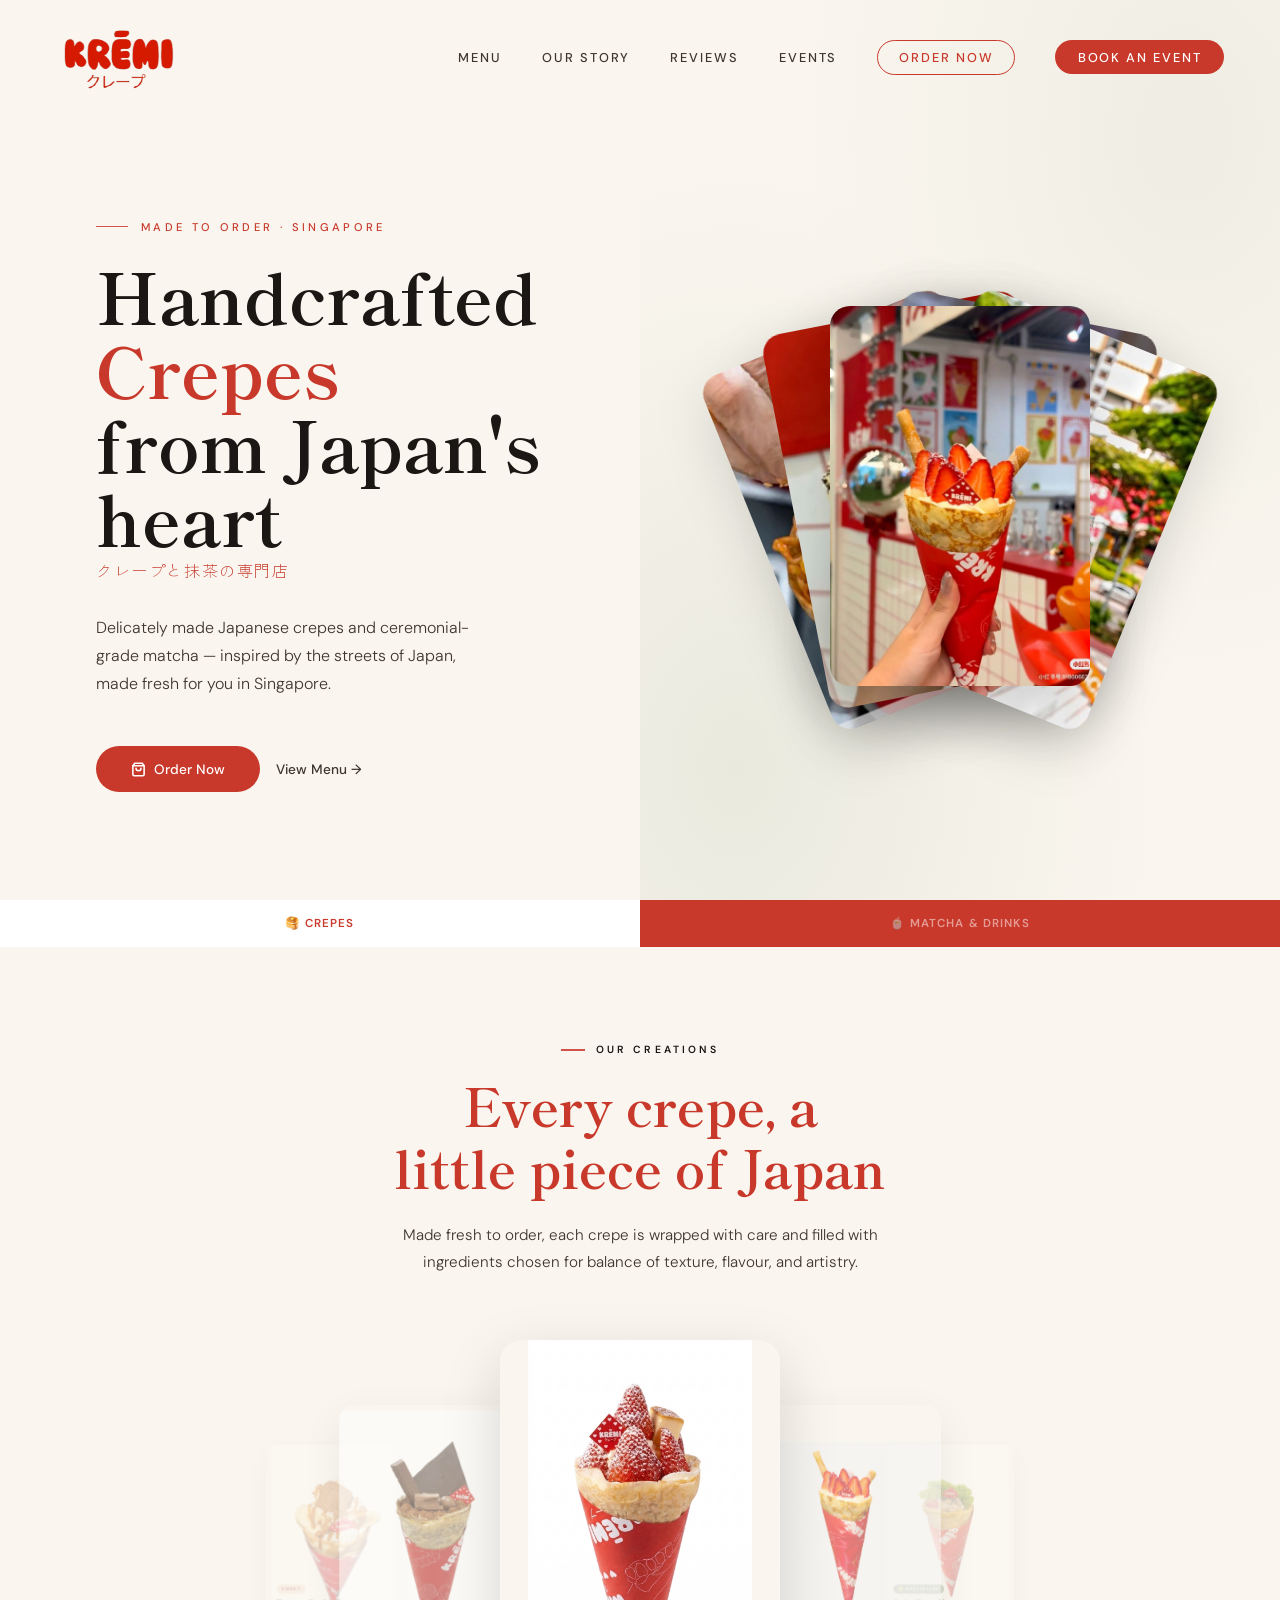
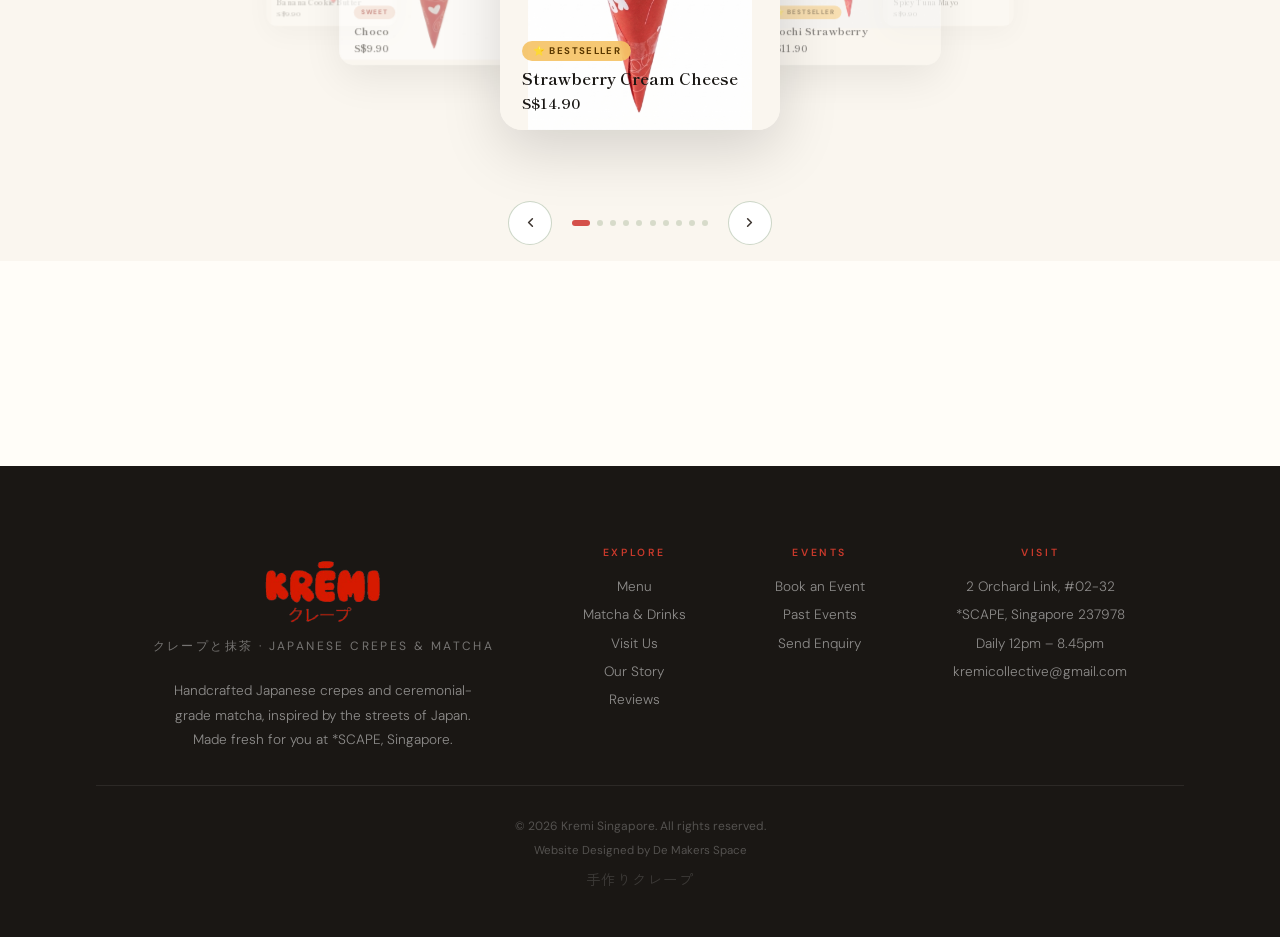
==== index.html @ a1049a02 "SEO Update" ====
<!DOCTYPE html>
<html lang="en">
<head>
<meta charset="UTF-8">
<meta name="viewport" content="width=device-width, initial-scale=1.0">
<link rel="icon" href="kremi_logo_red.png" type="image/png">
<meta property="og:title" content="Kremi — Japanese Crepes &amp; Matcha · Singapore">
<meta property="og:description" content="Handcrafted Japanese crepes and ceremonial-grade matcha at *SCAPE Orchard, Singapore. Sweet &amp; savoury crepe cones made fresh to order.">
<meta property="og:image" content="https://www.kremi.sg/kremi-three-crepes.png">
<meta property="og:url" content="https://www.kremi.sg">
<link rel="canonical" href="https://www.kremi.sg">
<meta property="og:type" content="website">
<title>Kremi — Japanese Crepes & Matcha · Singapore</title>
<meta name="description" content="Handcrafted Japanese crepes and ceremonial-grade matcha at *SCAPE Orchard, Singapore. Sweet & savoury crepe cones made fresh to order.">
<meta name="keywords" content="Japanese crepes Singapore, matcha Singapore, crepe cafe Singapore, Orchard crepes, SCAPE food, handcrafted crepes, ceremonial matcha, Kremi Singapore, sweet crepes, savoury crepes, crepe cone Singapore, Japanese dessert Singapore">
<meta name="robots" content="index, follow">
<meta name="author" content="Kremi Singapore">
<meta name="geo.region" content="SG">
<meta name="geo.placename" content="Singapore">
<meta property="og:site_name" content="Kremi Singapore">
<meta property="og:locale" content="en_SG">
<meta name="twitter:card" content="summary_large_image">
<meta name="twitter:title" content="Kremi — Japanese Crepes & Matcha · Singapore">
<meta name="twitter:description" content="Handcrafted Japanese crepes and ceremonial-grade matcha at *SCAPE Orchard, Singapore. Sweet & savoury crepe cones made fresh to order.">
<meta name="twitter:image" content="https://www.kremi.sg/kremi-three-crepes.png">
<link rel="preconnect" href="https://fonts.googleapis.com">
<link rel="preconnect" href="https://fonts.gstatic.com" crossorigin>
<link href="https://fonts.googleapis.com/css2?family=Shippori+Mincho:wght@400;500;600;700&family=DM+Sans:ital,wght@0,300;0,400;0,500;1,300;1,400&family=Zen+Kaku+Gothic+New:wght@300;400;700&display=swap" rel="stylesheet">
<style>
:root {
  --matcha: #5a7a4a;
  --matcha-light: #8aaa6a;
  --matcha-pale: #d4e5c4;
  --matcha-wash: #f0f5ea;
  --red: #c8392b;
  --red-warm: #d4504a;
  --cream: #faf6ef;
  --warm-white: #fffdf8;
  --ink: #1a1714;
  --ink-soft: #3d3530;
  --blush: #f0d5c8;
  --honey: #f5c97a;
  --honey-pale: #fdf3dc;
  --peach: #f9e4d4;
  --sage: #e8f0e2;
}

* {
  margin: 0;
  padding: 0;
  box-sizing: border-box;
}

html {
  scroll-behavior: smooth;
}

body {
  font-family: 'DM Sans', sans-serif;
  background: var(--warm-white);
  color: var(--ink);
  overflow-x: hidden;
}

nav {
  position: fixed;
  top: 0;
  left: 0;
  right: 0;
  z-index: 100;
  padding: 1rem 3.5rem;
  display: flex;
  align-items: center;
  justify-content: space-between;
  transition: background 0.4s;
}

nav.scrolled {
  background: rgba(250,246,239,0.96);
  backdrop-filter: blur(12px);
  border-bottom: 1px solid rgba(90,122,74,0.15);
}

.nav-logo {
  text-decoration: none;
  display: flex;
  align-items: center;
}

.nav-logo img {
  width: 250px;
  height: 80px;
  object-fit: contain;
  object-position: left center;
  display: block;
  margin-left: -0.5rem;
}

.nav-links {
  display: flex;
  gap: 2.5rem;
  list-style: none;
}

.nav-links a {
  font-size: 0.8rem;
  letter-spacing: 0.15em;
  text-transform: uppercase;
  color: var(--ink-soft);
  text-decoration: none;
  font-weight: 500;
  transition: color 0.2s;
}

.nav-links a:hover {
  color: var(--red);
}

.nav-cta {
  background: var(--red);
  color: white !important;
  padding: 0.55rem 1.4rem;
  border-radius: 100px;
}

.nav-cta:hover {
  background: var(--red-warm) !important;
}

.nav-order {
  color: var(--red) !important;
  border: 1.5px solid var(--red);
  padding: 0.5rem 1.3rem;
  border-radius: 100px;
  transition: background 0.2s, color 0.2s;
}

.nav-order:hover {
  background: var(--red) !important;
  color: white !important;
}

.nav-hamburger {
  display: none;
  flex-direction: column;
  gap: 5px;
  cursor: pointer;
  padding: 4px;
  background: none;
  border: none;
}

.nav-hamburger span {
  display: block;
  width: 24px;
  height: 2px;
  background: var(--red);
  border-radius: 2px;
  transition: transform 0.3s,opacity 0.3s;
}

.nav-hamburger.open span:nth-child(1) {
  transform: rotate(45deg) translate(5px,5px);
}

.nav-hamburger.open span:nth-child(2) {
  opacity: 0;
}

.nav-hamburger.open span:nth-child(3) {
  transform: rotate(-45deg) translate(5px,-5px);
}

.nav-mobile {
  display: none;
  position: fixed;
  top: 0;
  left: 0;
  right: 0;
  bottom: 0;
  background: rgba(250,246,239,0.98);
  backdrop-filter: blur(16px);
  z-index: 99;
  flex-direction: column;
  align-items: center;
  justify-content: center;
  gap: 2.5rem;
}

.nav-mobile.open {
  display: flex;
}

.nav-mobile a {
  font-size: 1.4rem;
  font-family: 'Shippori Mincho', serif;
  color: var(--ink);
  text-decoration: none;
  font-weight: 700;
  letter-spacing: 0.05em;
  transition: color 0.2s;
}

.nav-mobile a:hover {
  color: var(--red);
}

.nav-mobile .nav-cta {
  background: var(--red);
  color: white !important;
  padding: 0.8rem 2.2rem;
  border-radius: 100px;
  font-family: 'DM Sans', sans-serif;
  font-size: 0.9rem;
}

.section-label {
  font-size: 0.65rem;
  letter-spacing: 0.3em;
  text-transform: uppercase;
  color: var(--ink);
  font-weight: 600;
  margin-bottom: 1.2rem;
  display: flex;
  align-items: center;
  gap: 0.7rem;
}

.section-label::before {
  content: '';
  width: 24px;
  height: 2px;
  background: var(--red-warm);
  display: block;
}

.section-title {
  font-family: 'Shippori Mincho', serif;
  font-size: clamp(2rem,3.5vw,3rem);
  line-height: 1.2;
  font-weight: 700;
  margin-bottom: 1.5rem;
  color: var(--ink);
}

.section-body {
  font-size: 1rem;
  line-height: 1.85;
  color: var(--ink-soft);
  font-weight: 300;
  margin-bottom: 1.2rem;
}

.reveal {
  opacity: 1;
  transform: none;
  transition: opacity 0.7s ease,transform 0.7s ease;
}

body.js-ready .reveal {
  opacity: 0;
  transform: translateY(30px);
}

body.js-ready .reveal.visible {
  opacity: 1;
  transform: none;
}

.d1 {
  transition-delay: 0.1s;
}

.d2 {
  transition-delay: 0.2s;
}

.d3 {
  transition-delay: 0.3s;
}

.d4 {
  transition-delay: 0.4s;
}
/* HERO */
.hero {
  min-height: 100vh;
  display: grid;
  grid-template-columns: 1fr 1fr;
  overflow: hidden;
}

.hero-left {
  background: var(--cream);
  display: flex;
  flex-direction: column;
  justify-content: center;
  padding: 13rem 4rem 6rem 6rem;
}

.hero-eyebrow {
  font-size: 0.7rem;
  letter-spacing: 0.3em;
  text-transform: uppercase;
  color: var(--red);
  font-weight: 500;
  margin-bottom: 1.5rem;
  display: flex;
  align-items: center;
  gap: 0.8rem;
}

.hero-eyebrow::before {
  content: '';
  width: 32px;
  height: 1px;
  background: var(--red-warm);
  display: block;
}

.hero-title {
  font-family: 'Shippori Mincho', serif;
  font-size: clamp(3rem,5.5vw,5rem);
  line-height: 1.05;
  font-weight: 700;
  color: var(--ink);
  margin-bottom: 0.3rem;
}

.hero-title .accent {
  color: var(--red);
}

.hero-jp {
  font-family: 'Zen Kaku Gothic New', sans-serif;
  font-size: 1rem;
  color: var(--red);
  font-weight: 300;
  margin-bottom: 2rem;
  letter-spacing: 0.1em;
}

.hero-desc {
  font-size: 1rem;
  line-height: 1.75;
  color: var(--ink-soft);
  max-width: 400px;
  font-weight: 300;
  margin-bottom: 3rem;
}

.hero-actions {
  display: flex;
  gap: 1rem;
  align-items: center;
}

.btn-primary {
  background: var(--red);
  color: white;
  padding: 0.9rem 2.2rem;
  border-radius: 100px;
  text-decoration: none;
  font-size: 0.85rem;
  font-weight: 500;
  transition: transform 0.2s,background 0.2s;
  display: inline-flex;
  align-items: center;
  gap: 0.5rem;
  white-space: nowrap;
}

.btn-primary:hover {
  background: var(--red-warm);
  transform: translateY(-2px);
}

.btn-ghost-dark {
  color: var(--ink-soft);
  text-decoration: none;
  font-size: 0.85rem;
  font-weight: 500;
  display: flex;
  align-items: center;
  gap: 0.4rem;
  transition: color 0.2s;
}

.btn-ghost-dark:hover {
  color: var(--matcha);
}

.hero-right {
  position: relative;
  overflow: hidden;
  background: var(--cream);
}

.hero-right-bg {
  position: absolute;
  inset: 0;
  background: radial-gradient(ellipse at 15% 85%,rgba(90,122,74,0.1) 0%,transparent 55%),radial-gradient(ellipse at 85% 15%,rgba(90,122,74,0.07) 0%,transparent 50%),var(--cream);
}

.hero-image-stack {
  position: relative;
  z-index: 2;
  height: 100%;
  display: flex;
  align-items: center;
  justify-content: center;
  padding: 5rem 2rem 3rem;
}

.fan-wrapper {
  position: relative;
  width: 440px;
  height: 440px;
  transform-style: preserve-3d;
  margin: auto;
}

.fan-tags {
  position: absolute;
  top: 0;
  left: 50%;
  transform: translateX(-50%);
  display: flex;
  gap: 0.6rem;
  z-index: 10;
  white-space: nowrap;
}

.fan-card {
  position: absolute;
  bottom: 0;
  left: 50%;
  width: 260px;
  height: 380px;
  border-radius: 20px;
  overflow: hidden;
  box-shadow: 0 20px 60px rgba(0,0,0,0.15);
  transform-origin: bottom center;
  margin-left: -130px;
  transition: transform 0.55s cubic-bezier(0.23,1,0.32,1),box-shadow 0.55s ease;
}

.fan-card img {
  width: 100%;
  height: 100%;
  object-fit: cover;
  display: block;
}

.fan-ll {
  transform: rotate(-22deg);
  z-index: 1;
}

.fan-l {
  transform: rotate(-11deg);
  z-index: 2;
}

.fan-c {
  transform: rotate(0deg);
  z-index: 5;
}

.fan-r {
  transform: rotate(11deg);
  z-index: 3;
}

.fan-rr {
  transform: rotate(22deg);
  z-index: 4;
}

.fan-wrapper:hover .fan-ll {
  transform: rotate(-58deg);
  box-shadow: 0 28px 70px rgba(0,0,0,0.18);
}

.fan-wrapper:hover .fan-l {
  transform: rotate(-26deg);
  box-shadow: 0 28px 70px rgba(0,0,0,0.18);
}

.fan-wrapper:hover .fan-c {
  transform: rotate(0deg) translateY(-16px);
  box-shadow: 0 36px 80px rgba(0,0,0,0.24);
}

.fan-wrapper:hover .fan-r {
  transform: rotate(26deg);
  box-shadow: 0 28px 70px rgba(0,0,0,0.18);
}

.fan-wrapper:hover .fan-rr {
  transform: rotate(58deg);
  box-shadow: 0 28px 70px rgba(0,0,0,0.18);
}

.hero-tag {
  background: white;
  border-radius: 100px;
  padding: 0.5rem 1rem;
  font-size: 0.7rem;
  font-weight: 600;
  box-shadow: 0 4px 20px rgba(0,0,0,0.12);
  display: inline-flex;
  align-items: center;
  gap: 0.4rem;
}

.hero-tag.t-matcha {
  color: var(--matcha);
  border: 1.5px solid var(--matcha-pale);
}

.hero-tag.t-red {
  color: var(--red);
  border: 1.5px solid rgba(200,57,43,0.2);
}

.tag-dot {
  width: 6px;
  height: 6px;
  border-radius: 50%;
  background: currentColor;
  flex-shrink: 0;
}

/* MENU */
.menu-section {
  background: var(--cream);
  padding: 6rem 0 0;
}

.menu-header {
  text-align: center;
  max-width: 600px;
  margin: 0 auto 0.5rem;
  padding: 0 2rem;
}

.menu-feat {
  display: grid;
  grid-template-columns: 1fr 1fr;
  gap: 1.2rem;
  max-width: 1300px;
  margin: 2rem auto 0;
  padding: 0 6rem;
}

.feat-item {
  background: white;
  border-radius: 16px;
  padding: 2rem;
  display: flex;
  gap: 1.5rem;
  align-items: flex-start;
  box-shadow: 0 4px 20px rgba(0,0,0,0.06);
}

.feat-icon {
  width: 48px;
  height: 48px;
  border-radius: 12px;
  display: flex;
  align-items: center;
  justify-content: center;
  font-size: 1.4rem;
  flex-shrink: 0;
}

.feat-icon.green {
  background: var(--matcha-pale);
}

.feat-icon.red {
  background: var(--blush);
}

.feat-body h4 {
  font-family: 'Shippori Mincho', serif;
  font-size: 1rem;
  font-weight: 700;
  margin-bottom: 0.3rem;
}

.feat-body p {
  font-size: 0.82rem;
  color: var(--ink-soft);
  line-height: 1.6;
  font-weight: 300;
}

/* TURNSTILE */
.turnstile-wrap {
  position: relative;
  width: 100%;
  padding: 0 0 1rem;
  overflow: hidden;
  background: var(--cream);
}

.turnstile-stage {
  position: relative;
  height: 500px;
  perspective: 1100px;
  display: flex;
  align-items: center;
  justify-content: center;
  touch-action: pan-y;
}

.tcard {
  position: absolute;
  width: 280px;
  height: 390px;
  border-radius: 22px;
  overflow: hidden;
  cursor: grab;
  box-shadow: 0 20px 60px rgba(0,0,0,0.15);
  transition: transform 0.65s cubic-bezier(0.23,1,0.32,1),opacity 0.55s ease,box-shadow 0.4s;
}

.tcard:active {
  cursor: grabbing;
}

.tcard img {
  width: 100%;
  height: 100%;
  object-fit: contain;
  display: block;
  pointer-events: none;
  background: #faf6ef;
}

.tcard-info {
  position: absolute;
  bottom: 0;
  left: 0;
  right: 0;
  padding: 2rem 1.4rem 1.4rem;
  background: none;
  transform: translateY(6px);
  transition: transform 0.3s ease;
}

.tcard:hover .tcard-info {
  transform: translateY(0);
}

.tcard-badge {
  display: inline-block;
  font-size: 0.6rem;
  letter-spacing: 0.14em;
  text-transform: uppercase;
  font-weight: 700;
  padding: 0.22rem 0.65rem;
  border-radius: 100px;
  margin-bottom: 0.45rem;
}
.tb-sweet {
  background: rgba(240,213,200,0.9);
  color: #9a2b20;
}

.tb-savory {
  background: rgba(80,110,65,0.88);
  color: white;
}

.tb-special {
  background: rgba(245,195,100,0.9);
  color: #5a3800;
}

.tcard-name {
  font-family: 'Shippori Mincho', serif;
  font-size: 1rem;
  font-weight: 700;
  color: var(--ink);
  line-height: 1.3;
  margin-bottom: 0.3rem;
}

.tcard-price {
  font-size: 0.88rem;
  font-weight: 700;
  color: var(--ink);
  font-family: 'Shippori Mincho', serif;
}

.tcard[data-pos="0"] {
  transform: translateX(0) translateZ(0) scale(1);
  z-index: 10;
  opacity: 1;
}

.tcard[data-pos="1"] {
  transform: translateX(230px) translateZ(-120px) scale(0.74);
  z-index: 6;
  opacity: 0.5;
}

.tcard[data-pos="-1"] {
  transform: translateX(-230px) translateZ(-120px) scale(0.74);
  z-index: 6;
  opacity: 0.5;
}

.tcard[data-pos="2"] {
  transform: translateX(370px) translateZ(-220px) scale(0.56);
  z-index: 3;
  opacity: 0.22;
}

.tcard[data-pos="-2"] {
  transform: translateX(-370px) translateZ(-220px) scale(0.56);
  z-index: 3;
  opacity: 0.22;
}

.tcard[data-pos="hidden"] {
  transform: translateX(0) translateZ(-600px) scale(0.3);
  z-index: 1;
  opacity: 0;
  pointer-events: none;
}

.turnstile-controls {
  display: flex;
  align-items: center;
  justify-content: center;
  gap: 1.2rem;
  margin-top: 1rem;
}

.tc-btn {
  width: 44px;
  height: 44px;
  border-radius: 50%;
  border: 1.5px solid rgba(90,122,74,0.3);
  background: white;
  cursor: pointer;
  display: flex;
  align-items: center;
  justify-content: center;
  color: var(--ink-soft);
  transition: all 0.2s;
}

.tc-btn:hover {
  background: var(--red);
  border-color: var(--red);
  color: white;
  transform: scale(1.08);
}

.tc-dots {
  display: flex;
  gap: 0.45rem;
  align-items: center;
}

.tc-dot {
  width: 6px;
  height: 6px;
  border-radius: 50%;
  background: rgba(90,122,74,0.22);
  cursor: pointer;
  transition: all 0.3s;
}

.tc-dot.on {
  width: 18px;
  border-radius: 3px;
  background: var(--red-warm);
}

/* MENU MODAL */
.menu-modal-overlay {
  position: fixed;
  inset: 0;
  background: rgba(26,23,20,0.85);
  backdrop-filter: blur(8px);
  z-index: 200;
  display: flex;
  align-items: center;
  justify-content: center;
  padding: 1.5rem;
  opacity: 0;
  pointer-events: none;
  transition: opacity 0.35s ease;
}

.menu-modal-overlay.open {
  opacity: 1;
  pointer-events: all;
}

.menu-modal {
  background: var(--cream);
  border-radius: 20px;
  width: 100%;
  max-width: 900px;
  max-height: 90vh;
  display: flex;
  flex-direction: column;
  overflow: hidden;
  box-shadow: 0 32px 80px rgba(0,0,0,0.35);
  transform: translateY(24px) scale(0.97);
  transition: transform 0.35s cubic-bezier(0.23,1,0.32,1);
}

.menu-modal-overlay.open .menu-modal {
  transform: translateY(0) scale(1);
}

.menu-modal-header {
  display: flex;
  align-items: center;
  justify-content: space-between;
  padding: 1.4rem 1.8rem;
  border-bottom: 1px solid rgba(0,0,0,0.08);
  background: white;
}

.menu-modal-title {
  font-family: 'Shippori Mincho', serif;
  font-size: 1.1rem;
  font-weight: 700;
  color: var(--ink);
  display: flex;
  align-items: center;
  gap: 0.6rem;
}

.menu-modal-title span {
  font-size: 0.65rem;
  letter-spacing: 0.2em;
  text-transform: uppercase;
  color: var(--matcha);
  font-weight: 600;
  font-family: 'DM Sans', sans-serif;
}

.menu-modal-actions {
  display: flex;
  align-items: center;
  gap: 0.8rem;
}

.menu-modal-download {
  display: inline-flex;
  align-items: center;
  gap: 0.4rem;
  background: var(--ink);
  color: white;
  padding: 0.5rem 1.1rem;
  border-radius: 100px;
  font-size: 0.75rem;
  font-weight: 600;
  text-decoration: none;
  transition: background 0.2s,transform 0.2s;
}

.menu-modal-download:hover {
  background: var(--ink-soft);
  transform: translateY(-1px);
}

.menu-modal-close {
  width: 34px;
  height: 34px;
  border-radius: 50%;
  background: var(--cream);
  border: 1.5px solid rgba(0,0,0,0.1);
  display: flex;
  align-items: center;
  justify-content: center;
  cursor: pointer;
  font-size: 1rem;
  color: var(--ink-soft);
  transition: background 0.2s,color 0.2s;
  line-height: 1;
}

.menu-modal-close:hover {
  background: var(--red);
  color: white;
  border-color: var(--red);
}

.menu-modal-body {
  flex: 1;
  overflow-y: auto;
  background: #f5f2ec;
  display: flex;
  flex-direction: column;
}

.menu-modal-body img {
  width: 100%;
  height: auto;
  display: block;
}

.view-menu-strip {
  text-align: center;
  padding: 2rem 2rem 4rem;
  background: var(--cream);
}

.view-menu-strip p {
  font-size: 0.85rem;
  color: var(--ink-soft);
  font-weight: 300;
  margin-bottom: 1.2rem;
}

.btn-view-menu {
  display: inline-flex;
  align-items: center;
  gap: 0.7rem;
  background: var(--ink);
  color: white;
  padding: 0.95rem 2.4rem;
  border-radius: 100px;
  font-size: 0.85rem;
  font-weight: 600;
  border: none;
  cursor: pointer;
  transition: background 0.25s,transform 0.25s,box-shadow 0.25s;
  font-family: 'DM Sans', sans-serif;
  letter-spacing: 0.04em;
}

.btn-view-menu:hover {
  background: var(--red);
  transform: translateY(-3px);
  box-shadow: 0 12px 36px rgba(200,57,43,0.28);
}


/* MATCHA */
.matcha-section {
  background: var(--matcha);
  padding: 7rem 6rem;
  position: relative;
  overflow: hidden;
}

.matcha-section::before {
  content: '抹茶';
  position: absolute;
  font-family: 'Zen Kaku Gothic New', sans-serif;
  font-size: 20rem;
  font-weight: 700;
  color: rgba(255,255,255,0.04);
  right: -2rem;
  bottom: -3rem;
  line-height: 1;
  pointer-events: none;
}

.matcha-top-grid {
  display: grid;
  grid-template-columns: 1fr 1fr;
  gap: 6rem;
  align-items: center;
  margin-bottom: 4rem;
  position: relative;
}

.matcha-content .section-label {
  color: var(--warm-white);
}

.matcha-content .section-label::before {
  background: var(--warm-white);
}

.matcha-content .section-title {
  color: white;
}

.matcha-content .section-body {
  color: rgba(255,255,255,0.75);
}

.drinks-menu-grid {
  display: grid;
  grid-template-columns: repeat(3,1fr);
  gap: 1.5rem;
}

.matcha-latte-spotlight {
  position: relative;
  display: flex;
  flex-direction: column;
  align-items: center;
  gap: 1.1rem;
  padding: 1.5rem;
}

.ml-orb {
  position: absolute;
  border-radius: 50%;
  filter: blur(40px);
  pointer-events: none;
  animation: ml-float 6s ease-in-out infinite;
}

.ml-orb1 {
  width: 180px;
  height: 180px;
  background: rgba(90,122,74,0.35);
  top: -20px;
  right: -10px;
}

.ml-orb2 {
  width: 120px;
  height: 120px;
  background: rgba(138,170,106,0.25);
  bottom: 10px;
  left: -10px;
  animation-delay: 2s;
}

.ml-orb3 {
  width: 80px;
  height: 80px;
  background: rgba(245,201,122,0.2);
  top: 40%;
  right: -30px;
  animation-delay: 4s;
}

@keyframes ml-float {
  0%, 100% {
    transform: translateY(0);
  }
  50% {
    transform: translateY(-14px);
  }
}

.ml-kanji {
  position: absolute;
  top: -10px;
  left: -10px;
  font-family: 'Zen Kaku Gothic New', sans-serif;
  font-size: 3.2rem;
  font-weight: 700;
  color: rgba(255,255,255,0.06);
  line-height: 1;
  pointer-events: none;
  z-index: 0;
}

.ml-glass-card {
  position: relative;
  z-index: 2;
  width: 300px;
  height: 380px;
  border-radius: 28px;
  background: linear-gradient(145deg,rgba(255,255,255,0.14) 0%,rgba(255,255,255,0.05) 100%);
  border: 1.5px solid rgba(255,255,255,0.22);
  box-shadow: 0 30px 70px rgba(0,0,0,0.5),inset 0 1px 0 rgba(255,255,255,0.18);
  backdrop-filter: blur(12px);
  overflow: visible;
  display: flex;
  align-items: center;
  justify-content: center;
  transition: transform 0.5s cubic-bezier(0.23,1,0.32,1);
}

.ml-glass-card:hover {
  transform: translateY(-8px) rotate(-1deg);
}

.ml-img-wrap {
  width: 90%;
  height: 90%;
  position: relative;
  z-index: 2;
}

.ml-img {
  width: 100%;
  height: 100%;
  object-fit: contain;
  display: block;
  filter: drop-shadow(0 20px 30px rgba(0,0,0,0.45));
}

.ml-badge {
  position: absolute;
  display: flex;
  align-items: center;
  gap: 0.45rem;
  background: rgba(255,255,255,0.12);
  border: 1px solid rgba(255,255,255,0.2);
  backdrop-filter: blur(8px);
  border-radius: 100px;
  padding: 0.4rem 0.9rem;
  font-size: 0.68rem;
  font-weight: 600;
  color: white;
  letter-spacing: 0.05em;
  z-index: 5;
  white-space: nowrap;
}

.ml-badge-top {
  top: -14px;
  right: -20px;
}

.ml-badge-bottom {
  bottom: -14px;
  left: -20px;
}

.ml-badge-dot {
  width: 7px;
  height: 7px;
  border-radius: 50%;
  background: var(--matcha-pale);
  flex-shrink: 0;
}

.ml-label-row {
  display: flex;
  align-items: center;
  justify-content: space-between;
  width: 300px;
  margin-top: 0.5rem;
  z-index: 2;
}

.ml-label-name {
  font-family: 'Shippori Mincho', serif;
  font-size: 0.85rem;
  font-weight: 700;
  color: white;
}

.ml-label-price {
  font-size: 0.78rem;
  color: var(--matcha-pale);
  font-weight: 600;
}

.hot-sale-badge {
  display: inline-flex;
  align-items: center;
  gap: 0.3rem;
  background: linear-gradient(135deg,#ff6b35,#f7c948);
  color: white;
  font-size: 0.55rem;
  font-weight: 800;
  letter-spacing: 0.12em;
  text-transform: uppercase;
  padding: 0.18rem 0.55rem;
  border-radius: 100px;
  margin-left: 0.5rem;
  vertical-align: middle;
  box-shadow: 0 2px 8px rgba(255,107,53,0.45);
  animation: hot-pulse 2s ease-in-out infinite;
}

@keyframes hot-pulse {
  0%, 100% {
    box-shadow: 0 2px 8px rgba(255,107,53,0.45);
  }
  50% {
    box-shadow: 0 4px 16px rgba(255,107,53,0.75);
  }
}

@keyframes matcha-glow-pulse {
  0%, 100% {
    box-shadow: 0 30px 70px rgba(0,0,0,0.5),inset 0 1px 0 rgba(255,255,255,0.18),0 0 0 0 rgba(138,170,106,0);
  }
  50% {
    box-shadow: 0 30px 70px rgba(0,0,0,0.5),inset 0 1px 0 rgba(255,255,255,0.18),0 0 50px 12px rgba(138,170,106,0.55),0 0 0 6px rgba(138,170,106,0.2);
  }
}

.matcha-glow-active {
  animation: matcha-glow-pulse 1.6s ease-in-out 3;
}

#matcha-arrow-svg {
  position: absolute;
  top: 0;
  left: 0;
  pointer-events: none;
  overflow: visible;
  z-index: 10;
}

#matcha-arrow-path {
  fill: none;
  stroke: rgba(200,230,180,0.7);
  stroke-width: 2;
  stroke-dasharray: 6 5;
  stroke-linecap: round;
}

.drink-item-hot {
  background: rgba(255,107,53,0.08);
  border: 1px solid rgba(255,107,53,0.2);
  border-radius: 10px;
  padding: 0.65rem 0.7rem;
  margin: -0.65rem -0.7rem;
}

/* PANEL SWITCHER */
.cs-tab-bar {
  display: flex;
  align-items: stretch;
  position: sticky;
  top: 0;
  z-index: 50;
  background: var(--red);
}

.cs-tab {
  flex: 1;
  position: relative;
  padding: 1rem 1.5rem;
  font-size: 0.72rem;
  font-weight: 600;
  letter-spacing: 0.1em;
  text-transform: uppercase;
  border: none;
  background: none;
  cursor: pointer;
  font-family: 'DM Sans', sans-serif;
  overflow: hidden;
}

.cs-tab-text {
  position: relative;
  z-index: 2;
  color: rgba(255,255,255,0.5);
  transition: color 0.3s;
}

/* top + bottom border that scales in */
.cs-tab-border {
  position: absolute;
  inset: 0;
  border-top: 2px solid white;
  border-bottom: 2px solid white;
  transform: scaleY(2);
  opacity: 0;
  transition: transform 0.3s, opacity 0.3s;
  transform-origin: center;
}

/* white fill that slides in from top */
.cs-tab-fill {
  position: absolute;
  top: 2px;
  left: 0;
  width: 100%;
  height: 100%;
  background: white;
  transform: scaleY(0);
  opacity: 0;
  transition: transform 0.3s, opacity 0.3s;
  transform-origin: top;
}

.cs-tab:hover .cs-tab-text,
.cs-tab.cs-tab-active .cs-tab-text {
  color: var(--red);
}

.cs-tab-bar[data-active="matcha"] {
  background: var(--matcha);
}

.cs-tab-bar[data-active="matcha"] .cs-tab:hover .cs-tab-text,
.cs-tab-bar[data-active="matcha"] .cs-tab.cs-tab-active .cs-tab-text {
  color: var(--matcha);
}

.cs-tab:hover .cs-tab-border,
.cs-tab.cs-tab-active .cs-tab-border {
  transform: scaleY(1);
  opacity: 1;
}

.cs-tab:hover .cs-tab-fill,
.cs-tab.cs-tab-active .cs-tab-fill {
  transform: scaleY(1);
  opacity: 1;
}

.cs-panel-hidden {
  display: none !important;
}

/* FOOTER */
footer {
  background: var(--ink);
  color: white;
  padding: 5rem 6rem 3rem;
}

.footer-top {
  display: flex;
  flex-wrap: wrap;
  justify-content: space-evenly;
  align-items: flex-start;
  gap: 2rem;
  margin-bottom: 2rem;
  text-align: center;
}

.footer-tagline {
  font-size: 0.75rem;
  color: rgba(255,255,255,0.4);
  letter-spacing: 0.2em;
  text-transform: uppercase;
  margin-bottom: 1.5rem;
}

.footer-desc {
  font-size: 0.85rem;
  color: rgba(255,255,255,0.5);
  line-height: 1.8;
  font-weight: 300;
  max-width: 320px;
  margin: 0 auto;
}

.footer-col h5 {
  font-size: 0.65rem;
  letter-spacing: 0.25em;
  text-transform: uppercase;
  color: #c8392b;
  margin-bottom: 1.2rem;
  font-weight: 600;
}

.footer-col a,
.footer-col p {
  display: block;
  font-size: 0.85rem;
  color: rgba(255,255,255,0.5);
  text-decoration: none;
  margin-bottom: 0.7rem;
  font-weight: 300;
  transition: color 0.2s;
}

.footer-col a:hover {
  color: white;
}

.footer-bottom {
  border-top: 1px solid rgba(255,255,255,0.08);
  padding-top: 2rem;
  display: flex;
  flex-direction: column;
  align-items: center;
  gap: 0.6rem;
  text-align: center;
}

.footer-copy {
  font-size: 0.75rem;
  color: rgba(255,255,255,0.25);
}

.footer-jp {
  font-family: 'Zen Kaku Gothic New', sans-serif;
  font-size: 0.9rem;
  color: rgba(255,255,255,0.15);
  letter-spacing: 0.1em;
}

/* footer-cols-row: transparent wrapper on desktop so cols remain flex children */
@media(min-width:641px) {
  .footer-cols-row {
    display: contents;
  }
}

/* RESPONSIVE */
@media(max-width:1024px) {
  nav {
    padding: 0.8rem 1.5rem;
  }
  .nav-links {
    display: none;
  }
  .nav-hamburger {
    display: flex;
    z-index: 101;
    position: relative;
  }
  .nav-logo img {
    width: 140px;
    height: auto;
  }
  .hero {
    grid-template-columns: 1fr;
  }
  .hero-left {
    padding: 7rem 2.5rem 4rem;
  }
  .hero-right {
    height: 60vw;
    min-height: 400px;
  }
  .fan-wrapper {
    width: 360px;
    height: 420px;
    margin: 0 auto;
  }
  .fan-card {
    width: 200px;
    height: 290px;
    margin-left: -100px;
  }
  .menu-feat {
    grid-template-columns: 1fr;
    padding: 0 2rem;
  }
  .matcha-top-grid {
    grid-template-columns: 1fr;
    gap: 3rem;
  }
  .matcha-section {
    padding: 5rem 2.5rem;
  }
  .drinks-menu-grid {
    grid-template-columns: repeat(2,1fr);
  }
  .footer-top {
    justify-content: flex-start;
    gap: 2.5rem;
  }
  footer {
    padding: 4rem 2.5rem 2rem;
  }
}

@media(max-width:640px) {
  .nav-logo img {
    width: 110px;
    height: auto;
  }
  .hero {
    display: flex;
    flex-direction: column;
    min-height: unset;
  }
  .hero-left {
    padding: 6.5rem 1.5rem 2.5rem;
    order: 1;
    justify-content: flex-start;
  }
  .hero-right {
    order: 2;
    height: 310px;
    min-height: unset;
    padding-bottom: 0;
  }
  .hero-image-stack {
    padding: 1rem 0 0;
    width: 100%;
    height: 100%;
    display: flex;
    align-items: flex-start;
    justify-content: center;
  }
  .fan-wrapper {
    width: 230px;
    height: 260px;
    margin: 0 auto;
  }
  .fan-card {
    width: 175px;
    height: 255px;
    margin-left: -87px;
  }
  .hero-title {
    font-size: 2.4rem;
  }
  .hero-jp {
    margin-bottom: 1rem;
  }
  .hero-desc {
    font-size: 0.88rem;
    margin-bottom: 1.2rem;
    line-height: 1.65;
  }
  .hero-actions {
    flex-direction: row;
    align-items: center;
    flex-wrap: wrap;
    gap: 0.8rem;
  }
  .btn-primary {
    padding: 0.75rem 1.5rem;
    font-size: 0.82rem;
  }
  .menu-section {
    padding: 3rem 0 2rem;
  }
  .menu-feat {
    padding: 0 1.5rem;
  }
  .matcha-section {
    padding: 4rem 1.5rem;
  }
  .drinks-menu-grid {
    grid-template-columns: 1fr;
  }
  .turnstile-stage {
    height: 420px;
  }
  .tcard {
    width: 230px;
    height: 320px;
  }
  .tcard[data-pos="1"] {
    transform: translateX(180px) translateZ(-100px) scale(0.74);
    opacity: 0.45;
  }
  .tcard[data-pos="-1"] {
    transform: translateX(-180px) translateZ(-100px) scale(0.74);
    opacity: 0.45;
  }
  .tcard[data-pos="2"] {
    transform: translateX(290px) translateZ(-190px) scale(0.55);
    opacity: 0.18;
  }
  .tcard[data-pos="-2"] {
    transform: translateX(-290px) translateZ(-190px) scale(0.55);
    opacity: 0.18;
  }
  .footer-top {
    flex-direction: column;
    align-items: center;
    gap: 1.5rem;
  }
  .footer-top > div:first-child {
    width: 100%;
    text-align: center;
  }
  .footer-cols-row {
    display: grid;
    grid-template-columns: repeat(3, 1fr);
    gap: 0.5rem;
    width: 100%;
  }
  .footer-col {
    width: 100%;
    text-align: center;
  }
  .footer-col a,
  .footer-col p {
    overflow-wrap: break-word;
    word-break: break-word;
    font-size: 0.78rem;
  }
  .footer-col h5 {
    font-size: 0.58rem;
  }
  footer {
    padding: 3rem 1.5rem 2rem;
  }
  .footer-bottom {
    flex-direction: column;
    gap: 0.8rem;
    text-align: center;
  }
}

.footer-credit {
  font-size: 0.72rem;
  color: rgba(255,255,255,0.25);
  text-decoration: none;
  transition: color 0.2s;
}

.footer-credit:hover {
  color: rgba(255,255,255,0.6);
}

.drink-card {
  background: rgba(255,255,255,0.08);
  border: 1px solid rgba(255,255,255,0.15);
  border-radius: 16px;
  padding: 1.6rem;
}

.drink-cat-title {
  font-size: 0.85rem;
  letter-spacing: 0.25em;
  text-transform: uppercase;
  color: var(--matcha-pale);
  font-weight: 800;
  margin-bottom: 1rem;
}

.drink-cat-title-sm {
  font-size: 0.6rem;
  letter-spacing: 0.25em;
  text-transform: uppercase;
  color: var(--matcha-pale);
  font-weight: 600;
  margin-bottom: 1rem;
}

.drink-cat-note {
  font-size: 0.65rem;
  color: rgba(255,255,255,0.4);
  margin-bottom: 1.2rem;
  line-height: 1.6;
}

.drink-items {
  display: flex;
  flex-direction: column;
  gap: 1rem;
}

.drink-item-name {
  color: white;
  font-family: 'Shippori Mincho', serif;
  font-size: 0.9rem;
  font-weight: 700;
}

.drink-item-desc {
  color: rgba(255,255,255,0.5);
  font-size: 0.72rem;
  margin: 0.2rem 0;
}

.drink-item-price {
  color: var(--matcha-pale);
  font-size: 0.82rem;
  font-weight: 600;
}

.drink-addon {
  margin-top: 1.2rem;
  padding-top: 1rem;
  border-top: 1px solid rgba(255,255,255,0.1);
}

.drink-addon-title {
  font-size: 0.6rem;
  letter-spacing: 0.2em;
  text-transform: uppercase;
  color: rgba(255,255,255,0.35);
  margin-bottom: 0.6rem;
}

.drink-addon-list {
  color: rgba(255,255,255,0.55);
  font-size: 0.72rem;
  line-height: 1.9;
}

.drink-addon-price {
  color: var(--matcha-pale);
}
</style>
<script type="application/ld+json">
{
  "@context": "https://schema.org",
  "@type": "FoodEstablishment",
  "name": "Kremi",
  "alternateName": "Kremi Singapore",
  "description": "Handcrafted Japanese crepes and ceremonial-grade matcha at *SCAPE Orchard, Singapore. Sweet and savoury crepe cones made fresh to order.",
  "image": "https://www.kremi.sg/kremi-three-crepes.png",
  "logo": "https://www.kremi.sg/kremi_logo_red.png",
  "servesCuisine": ["Japanese", "Dessert", "Crepes", "Matcha"],
  "priceRange": "$$",
  "telephone": "",
  "email": "kremicollective@gmail.com",
  "address": {
    "@type": "PostalAddress",
    "streetAddress": "2 Orchard Link, #02-32",
    "addressLocality": "Singapore",
    "postalCode": "237978",
    "addressCountry": "SG"
  },
  "openingHoursSpecification": {
    "@type": "OpeningHoursSpecification",
    "dayOfWeek": ["Monday","Tuesday","Wednesday","Thursday","Friday","Saturday","Sunday"],
    "opens": "12:00",
    "closes": "20:45"
  },
  "hasMap": "https://maps.google.com/?q=2+Orchard+Link+%2302-32+SCAPE+Singapore+237978",
  "menu": "https://kremicollective.eposqr.com/menu/products",
  "url": "https://www.kremi.sg"
}
</script>
</head>
<body>
<nav id="nav">
  <a href="index.html" class="nav-logo"><img src="kremi_logo_white_removebg.png" alt="Kremi"></a>
  <ul class="nav-links">
    <li><a href="#menu">Menu</a></li>
    <li><a href="our-story.html">Our Story</a></li>
    <li><a href="reviews.html">Reviews</a></li>
    <li><a href="events.html">Events</a></li>
    <li><a href="https://kremicollective.eposqr.com/menu/products" target="_blank" rel="noopener noreferrer" class="nav-order">Order Now</a></li>
    <li><a href="events.html#enquiry" class="nav-cta">Book an Event</a></li>
  </ul>
  <button class="nav-hamburger" id="hamburger" aria-label="Open menu"><span></span><span></span><span></span></button>
</nav>
<div class="nav-mobile" id="mobileNav">
  <a href="#menu">Menu</a>
  <a href="our-story.html">Our Story</a>
  <a href="reviews.html">Reviews</a>
  <a href="events.html">Events</a>
  <a href="https://kremicollective.eposqr.com/menu/products" target="_blank" rel="noopener noreferrer" class="nav-cta" style="background:var(--red);">Order Now</a>
  <a href="events.html#enquiry" class="nav-cta" style="background:transparent;border:1.5px solid var(--ink);color:var(--ink)!important;">Book an Event</a>
</div>

<section class="hero">
  <div class="hero-left">
    <p class="hero-eyebrow">Made to order · Singapore</p>
    <h1 class="hero-title">Hand&shy;crafted<br><span class="accent">Crepes</span><br>from Japan's<br>heart</h1>
    <p class="hero-jp">クレープと抹茶の専門店</p>
    <p class="hero-desc">Delicately made Japanese crepes and ceremonial-grade matcha — inspired by the streets of Japan, made fresh for you in Singapore.</p>
    <div class="hero-actions">
      <a href="https://kremicollective.eposqr.com/menu/products" target="_blank" rel="noopener noreferrer" class="btn-primary">
        <svg width="15" height="15" viewBox="0 0 24 24" fill="none" stroke="currentColor" stroke-width="2.5" stroke-linecap="round" stroke-linejoin="round"><path d="M6 2L3 6v14a2 2 0 002 2h14a2 2 0 002-2V6l-3-4z"/><line x1="3" y1="6" x2="21" y2="6"/><path d="M16 10a4 4 0 01-8 0"/></svg>
        Order Now
      </a>
      <a href="#menu" class="btn-ghost-dark">View Menu →</a>
    </div>
  </div>
  <div class="hero-right">
    <div class="hero-right-bg"></div>
    <div class="hero-image-stack">
      <div class="fan-wrapper">
        <div class="fan-card fan-c"><img src="Strawberry_crepe.jpg" alt="Strawberry Crepe"></div>
        <div class="fan-card fan-l"><img src="cookie_and_cream_crepe.webp" alt="Cookie and Cream Crepe"></div>
        <div class="fan-card fan-r"><img src="matcha_crepe.webp" alt="Matcha Crepe"></div>
        <div class="fan-card fan-ll"><img src="spicy_noodle_crepe.webp" alt="Spicy Noodle Crepe"></div>
        <div class="fan-card fan-rr"><img src="kremi-strawberry-matcha.png" alt="Strawberry Matcha"></div>
      </div>
    </div>
  </div>
</section>


<div class="cs-tab-bar" id="csTabBar" data-active="menu">
  <button class="cs-tab cs-tab-active" data-panel="menu" onclick="switchPanel('menu')">
    <span class="cs-tab-text">🥞 Crepes</span>
    <span class="cs-tab-border"></span>
    <span class="cs-tab-fill"></span>
  </button>
  <button class="cs-tab" data-panel="matcha" onclick="switchPanel('matcha')">
    <span class="cs-tab-text">🍵 Matcha &amp; Drinks</span>
    <span class="cs-tab-border"></span>
    <span class="cs-tab-fill"></span>
  </button>
</div>

<section class="menu-section" id="menu">
  <div class="menu-header reveal">
    <p class="section-label" style="justify-content:center;">Our Creations</p>
    <h2 class="section-title" style="font-size:clamp(2rem,4vw,3.2rem);color:var(--red);">Every crepe, a<br>little piece of Japan</h2>
    <p style="color:var(--ink-soft);font-size:0.95rem;line-height:1.8;font-weight:300;margin-top:1rem;">Made fresh to order, each crepe is wrapped with care and filled with ingredients chosen for balance of texture, flavour, and artistry.</p>
  </div>
  <div class="turnstile-wrap">
    <div class="turnstile-stage" id="tStage"></div>
    <div class="turnstile-controls">
      <button class="tc-btn" onclick="tStep(-1)" aria-label="Previous"><svg width="15" height="15" viewBox="0 0 24 24" fill="none" stroke="currentColor" stroke-width="2.5" stroke-linecap="round" stroke-linejoin="round"><polyline points="15 18 9 12 15 6"/></svg></button>
      <div class="tc-dots" id="tDots"></div>
      <button class="tc-btn" onclick="tStep(1)" aria-label="Next"><svg width="15" height="15" viewBox="0 0 24 24" fill="none" stroke="currentColor" stroke-width="2.5" stroke-linecap="round" stroke-linejoin="round"><polyline points="9 18 15 12 9 6"/></svg></button>
    </div>
  </div>

</section>

<div class="menu-modal-overlay" id="menuModal" onclick="handleModalOverlayClick(event)">
  <div class="menu-modal">
    <div class="menu-modal-header">
      <div class="menu-modal-title">Kremi Full Menu <span>クレープと抹茶</span></div>
      <div class="menu-modal-actions">
        <a id="menuDownloadBtn" href="KremiCrepeMenu.png" download="Kremi_Crepe_Menu.png" class="menu-modal-download"><svg width="13" height="13" viewBox="0 0 24 24" fill="none" stroke="currentColor" stroke-width="2.5" stroke-linecap="round" stroke-linejoin="round"><path d="M21 15v4a2 2 0 01-2 2H5a2 2 0 01-2-2v-4"/><polyline points="7 10 12 15 17 10"/><line x1="12" y1="15" x2="12" y2="3"/></svg>Download</a>
        <button class="menu-modal-close" onclick="closeMenuPDF()">✕</button>
      </div>
    </div>
    <div style="display:flex;border-bottom:1px solid rgba(0,0,0,0.08);background:white;padding:0 1.8rem;">
      <button id="tabCrepe" onclick="switchMenuTab('crepe')" style="padding:0.8rem 1.4rem;font-size:0.78rem;font-weight:600;letter-spacing:0.06em;border:none;background:none;cursor:pointer;border-bottom:2px solid var(--red);color:var(--red);font-family:'DM Sans',sans-serif;">🥞 Crepe Menu</button>
      <button id="tabDrinks" onclick="switchMenuTab('drinks')" style="padding:0.8rem 1.4rem;font-size:0.78rem;font-weight:600;letter-spacing:0.06em;border:none;background:none;cursor:pointer;border-bottom:2px solid transparent;color:var(--ink-soft);font-family:'DM Sans',sans-serif;">🍵 Drinks Menu</button>
    </div>
    <div class="menu-modal-body"><img id="menuImgView" loading="lazy" src="KremiCrepeMenu.png" alt="Kremi Menu"></div>
  </div>
</div>

<section class="matcha-section cs-panel-hidden" id="matcha">
  <div class="matcha-top-grid">
    <div class="matcha-content reveal">
      <p class="section-label">The Purest Cup</p>
      <h2 class="section-title">Ceremonial<br>Matcha</h2>
      <p class="section-body" style="font-weight:700;letter-spacing:0.04em;">Vibrant. Smooth. Deep.</p>
      <p class="section-body" id="matcha-rich-desc">Each cup is crafted with a generous <strong style="background:var(--matcha, #6a9e5a);padding:0.1em 0.5em;border-radius:4px;color:#fff;font-size:1.05em;">6.5–7.5g</strong>of first-harvest matcha, delivering a rich, thick, and irresistibly smooth experience.</p>
    </div>
    <svg id="matcha-arrow-svg" width="0" height="0">
      <defs>
        <marker id="matcha-arrowhead" markerWidth="8" markerHeight="8" refX="6" refY="3" orient="auto">
          <path d="M0,0 L0,6 L8,3 z" fill="rgba(200,230,180,0.8)"/>
        </marker>
      </defs>
      <path id="matcha-arrow-path"/>
    </svg>
    <div class="matcha-latte-spotlight">
      <div class="ml-orb ml-orb1"></div><div class="ml-orb ml-orb2"></div><div class="ml-orb ml-orb3"></div>
      <div class="ml-kanji">抹茶</div>
      <div class="ml-glass-card">
        <div class="ml-img-wrap"><img loading="lazy" src="kremi_s_matcha_latte.png" alt="Kremi Matcha Latte" class="ml-img"></div>
        <div class="ml-badge ml-badge-top"><span class="ml-badge-dot"></span>First Harvest</div>
        <div class="ml-badge ml-badge-bottom"><span class="ml-badge-dot" style="background:#f5c97a;"></span>Ceremonial Grade</div>
      </div>
      <div class="ml-label-row"><span class="ml-label-name"><span style="color:var(--warm-white)">Kremi</span> Matcha Latte</span></div>
    </div>
  </div>
  <div class="reveal drinks-menu-grid">
    <div class="drink-card">
      <div class="drink-cat-title">Matcha</div>
      <div class="drink-cat-note">Oatmilk +$1.0 · Carrier +$0.2</div>
      <div class="drink-items">
        <div><div class="drink-item-name">Signature</div><div class="drink-item-desc">Floral, Nutty, Creamy</div><div class="drink-item-price">$7.50</div></div>
        <div><div class="drink-item-name">Rin Matcha Latte</div><div class="drink-item-desc">Multi-dimensional Umami Flavour</div><div class="drink-item-price">$8.50</div></div>
        <div><div class="drink-item-name">Ajisai Matcha Latte</div><div class="drink-item-desc">Umami, Soybean, Pistachio</div><div class="drink-item-price">$8.50</div></div>
      </div>
      <div class="drink-addon">
        <div class="drink-addon-title">Add-ons</div>
        <div class="drink-addon-list">Strawberry / Mango <span class="drink-addon-price">+$1</span><br>Banana Pudding <span class="drink-addon-price">+$2.50</span><br>Black Sesame Cold Foam <span class="drink-addon-price">+$2.50</span><br>Sea Salt Cold Foam <span class="drink-addon-price">+$2</span></div>
      </div>
    </div>
    <div class="drink-card">
      <div class="drink-cat-title-sm">Others</div>
      <div class="drink-items">
        <div><div class="drink-item-name">Hojicha Latte</div><div class="drink-item-desc">Dark Roast, Hazelnut Smokey Note</div><div class="drink-item-price">$7.00</div></div>
        <div><div class="drink-item-name">Genmai Latte</div><div class="drink-item-desc">Toasty Aroma, Cereal Milk Taste</div><div class="drink-item-price">$7.00</div></div>
        <div><div class="drink-item-name">Sea Salt Iced Chocolate</div><div class="drink-item-price">$6.00</div></div>
      </div>
    </div>
    <div class="drink-card">
      <div class="drink-cat-title-sm">Thirst Quencher</div>
      <div class="drink-items">
        <div><div class="drink-item-name">White Grape Fizz</div><div class="drink-item-price">$5.00</div></div>
        <div><div class="drink-item-name">Sparkling Yuzu</div><div class="drink-item-price">$5.00</div></div>
      </div>
    </div>
  </div>
</section>

<section class="view-menu-strip reveal" style="text-align:center;">
  <p>See our full Crepe &amp; Drinks menu</p>
  <button class="btn-view-menu" onclick="openMenuPDF('crepe')"><svg width="16" height="16" viewBox="0 0 24 24" fill="none" stroke="currentColor" stroke-width="2" stroke-linecap="round" stroke-linejoin="round"><path d="M14 2H6a2 2 0 00-2 2v16a2 2 0 002 2h12a2 2 0 002-2V8z"/><polyline points="14 2 14 8 20 8"/><line x1="16" y1="13" x2="8" y2="13"/><line x1="16" y1="17" x2="8" y2="17"/></svg>View Full Menu<svg width="14" height="14" viewBox="0 0 24 24" fill="none" stroke="currentColor" stroke-width="2.5" stroke-linecap="round" stroke-linejoin="round"><polyline points="9 18 15 12 9 6"/></svg></button>
  <p style="font-size:0.75rem;color:var(--red-warm);opacity:0.75;margin-top:0.6rem;margin-bottom:0;">Crepe Menu &amp; Drinks Menu — switch between tabs</p>
</section>

<footer>
  <div class="footer-top">
    <div>
      <div><img src="kremi_logo_white_removebg.png" alt="Kremi" style="width:150px;height:auto;display:block;margin:0 auto 0.5rem;"></div>
      <div class="footer-tagline">クレープと抹茶 · Japanese Crepes &amp; Matcha</div>
      <p class="footer-desc">Handcrafted Japanese crepes and ceremonial-grade matcha, inspired by the streets of Japan. Made fresh for you at *SCAPE, Singapore.</p>
    </div>
    <div class="footer-cols-row">
    <div class="footer-col"><h5>Explore</h5><a href="#menu">Menu</a><a href="#matcha">Matcha &amp; Drinks</a><a href="our-story.html#visit">Visit Us</a><a href="our-story.html">Our Story</a><a href="reviews.html">Reviews</a></div>
    <div class="footer-col"><h5>Events</h5><a href="events.html">Book an Event</a><a href="events.html#past-events">Past Events</a><a href="events.html#enquiry">Send Enquiry</a></div>
    <div class="footer-col"><h5>Visit</h5><p>2 Orchard Link, #02-32</p><p>*SCAPE, Singapore 237978</p><p style="margin-top:0.5rem;">Daily 12pm – 8.45pm</p><a href="mailto:kremicollective@gmail.com" style="margin-top:0.5rem;">kremicollective@gmail.com</a></div>
    </div>
  </div>
  <div class="footer-bottom">
    <span class="footer-copy">© 2026 Kremi Singapore. All rights reserved.</span>
    <a href="https://www.instagram.com/de.makers.space/" target="_blank" rel="noopener noreferrer" class="footer-credit">Website Designed by De Makers Space</a>
    <span class="footer-jp">手作りクレープ</span>
  </div>
</footer>

<script>
var menuFiles={crepe:{img:'KremiCrepeMenu.png',dl:'Kremi_Crepe_Menu.png'},drinks:{img:'KremiDrinksMenuA4.png',dl:'Kremi_Drinks_Menu.png'}};
function openMenuPDF(tab){tab=tab||'crepe';switchMenuTab(tab);document.getElementById('menuModal').classList.add('open');document.body.style.overflow='hidden';}
function switchMenuTab(tab){var f=menuFiles[tab];document.getElementById('menuImgView').src=f.img;document.getElementById('menuDownloadBtn').href=f.img;document.getElementById('menuDownloadBtn').download=f.dl;document.getElementById('tabCrepe').style.borderBottomColor=tab==='crepe'?'var(--red)':'transparent';document.getElementById('tabCrepe').style.color=tab==='crepe'?'var(--matcha)':'var(--ink-soft)';document.getElementById('tabDrinks').style.borderBottomColor=tab==='drinks'?'var(--matcha)':'transparent';document.getElementById('tabDrinks').style.color=tab==='drinks'?'var(--matcha)':'var(--ink-soft)';}
function closeMenuPDF(){document.getElementById('menuModal').classList.remove('open');document.body.style.overflow='';}
function handleModalOverlayClick(e){if(e.target===document.getElementById('menuModal'))closeMenuPDF();}
document.addEventListener('keydown',function(e){if(e.key==='Escape')closeMenuPDF();});
var reveals=document.querySelectorAll('.reveal');
var observer=new IntersectionObserver(function(entries){entries.forEach(function(e){if(e.isIntersecting){e.target.classList.add('visible');observer.unobserve(e.target);}});},{threshold:0.12});
reveals.forEach(function(el){observer.observe(el);});
document.body.classList.add('js-ready');
var tCrepes=[{img:'menustrawberrycreamcheese.png',name:'Strawberry Cream Cheese',badge:'⭐ Bestseller',bc:'tb-special',price:'S$14.90'},{img:'menumochistrawberry.png',name:'Mochi Strawberry',badge:'⭐ Bestseller',bc:'tb-special',price:'S$11.90'},{img:'menuspicytunamayo.png',name:'Spicy Tuna Mayo',badge:'⭐ Bestseller',bc:'tb-savory',price:'S$9.90'},{img:'menubananapuddingbrulee.png',name:'Banana Pudding Matcha Brûlée',badge:'🔥 Limited Qty',bc:'tb-special',price:'S$14.90'},{img:'menustrawberrymatcha.png',name:'Strawberry Matcha',badge:'Sweet',bc:'tb-sweet',price:'S$11.90'},{img:'menustrawberrynutella.png',name:'Strawberry Nutella',badge:'Sweet',bc:'tb-sweet',price:'S$11.90'},{img:'menuoreocreamcheese.png',name:'Oreo Cream Cheese',badge:'Sweet',bc:'tb-sweet',price:'S$11.90'},{img:'menumtbuldak.png',name:'Mt. Buldak',badge:'Savoury',bc:'tb-savory',price:'S$11.90'},{img:'menubananacookiebutter.png',name:'Banana Cookie Butter',badge:'Sweet',bc:'tb-sweet',price:'S$9.90'},{img:'menuchoco.png',name:'Choco',badge:'Sweet',bc:'tb-sweet',price:'S$9.90'}];
var tCur=0,tN=tCrepes.length,tPaused=false,tTimer=null,tDragX=0,tDragging=false,tDelta=0;
function tBuild(){var stage=document.getElementById('tStage');var dots=document.getElementById('tDots');if(!stage)return;stage.innerHTML='';dots.innerHTML='';tCrepes.forEach(function(c,i){var card=document.createElement('div');card.className='tcard';card.innerHTML='<img src="'+c.img+'" alt="'+c.name+'" loading="lazy"><div class="tcard-info"><span class="tcard-badge '+c.bc+'">'+c.badge+'</span><div class="tcard-name">'+c.name+'</div><div class="tcard-price">'+c.price+'</div></div>';stage.appendChild(card);var dot=document.createElement('div');dot.className='tc-dot'+(i===0?' on':'');dot.addEventListener('click',(function(idx){return function(){tGoTo(idx);};})(i));dots.appendChild(dot);});tRender();tAttachSwipe();tStartAuto();}
function tRender(){var cards=document.querySelectorAll('.tcard');var dots=document.querySelectorAll('.tc-dot');cards.forEach(function(card,i){var rel=((i-tCur)%tN+tN)%tN;var signed=rel<=tN/2?rel:rel-tN;var pos;if(signed===0)pos='0';else if(signed===1)pos='1';else if(signed===-1)pos='-1';else if(signed===2)pos='2';else if(signed===-2)pos='-2';else pos='hidden';card.setAttribute('data-pos',pos);});dots.forEach(function(d,i){d.classList.toggle('on',i===tCur);});}
function tStep(dir){tCur=(tCur+dir+tN)%tN;tRender();tResetAuto();}function tGoTo(idx){tCur=idx;tRender();tResetAuto();}
function tStartAuto(){clearTimeout(tTimer);if(!tPaused)tTimer=setTimeout(function(){tStep(1);tStartAuto();},5000);}function tResetAuto(){if(!tPaused){clearTimeout(tTimer);tStartAuto();}}
function tAttachSwipe(){var stage=document.getElementById('tStage');stage.addEventListener('touchstart',function(e){tDragX=e.touches[0].clientX;tDragging=true;},{passive:true});stage.addEventListener('touchmove',function(e){if(tDragging)tDelta=e.touches[0].clientX-tDragX;},{passive:true});stage.addEventListener('touchend',function(){if(tDragging&&Math.abs(tDelta)>45)tStep(tDelta<0?1:-1);tDragging=false;tDelta=0;});stage.addEventListener('mousedown',function(e){tDragX=e.clientX;tDragging=true;e.preventDefault();});window.addEventListener('mousemove',function(e){if(tDragging)tDelta=e.clientX-tDragX;});window.addEventListener('mouseup',function(){if(tDragging&&Math.abs(tDelta)>45)tStep(tDelta<0?1:-1);tDragging=false;tDelta=0;});}
document.addEventListener('DOMContentLoaded',function(){tBuild();var h=document.getElementById('hamburger');var m=document.getElementById('mobileNav');if(h&&m){h.addEventListener('click',function(){
    var isOpen=m.classList.contains('open');
    if(isOpen){h.classList.remove('open');m.classList.remove('open');document.body.style.overflow='';}
    else{h.classList.add('open');m.classList.add('open');document.body.style.overflow='hidden';}
  });
  m.querySelectorAll('a').forEach(function(a){a.addEventListener('click',function(){h.classList.remove('open');m.classList.remove('open');document.body.style.overflow='';});});
  m.addEventListener('click',function(e){if(e.target===m){h.classList.remove('open');m.classList.remove('open');document.body.style.overflow='';}});
  window.addEventListener('pageshow',function(){h.classList.remove('open');m.classList.remove('open');document.body.style.overflow='';});}});
var nav=document.getElementById('nav');
window.addEventListener('scroll',function(){nav.classList.toggle('scrolled',window.scrollY>60);});

// Panel switcher
var csCurrentPanel='menu';
function switchPanel(panel){
  csCurrentPanel=panel;
  var isMenu=panel==='menu';
  document.getElementById('menu').classList.toggle('cs-panel-hidden',!isMenu);
  document.getElementById('matcha').classList.toggle('cs-panel-hidden',isMenu);
  document.querySelectorAll('.cs-tab').forEach(function(tab){tab.classList.toggle('cs-tab-active',tab.dataset.panel===panel);});
  var bar=document.getElementById('csTabBar');
  if(bar){bar.dataset.active=panel;window.scrollTo({top:bar.getBoundingClientRect().top+window.scrollY-80,behavior:'smooth'});}
}
// Swipe support
(function(){
  var sx=0,sy=0;
  document.addEventListener('touchstart',function(e){sx=e.touches[0].clientX;sy=e.touches[0].clientY;},{passive:true});
  document.addEventListener('touchend',function(e){
    var dx=e.changedTouches[0].clientX-sx;
    var dy=e.changedTouches[0].clientY-sy;
    if(Math.abs(dx)>Math.abs(dy)&&Math.abs(dx)>60){
      if(dx<0&&csCurrentPanel==='menu')switchPanel('matcha');
      else if(dx>0&&csCurrentPanel==='matcha')switchPanel('menu');
    }
  },{passive:true});
})();

// Matcha arrow animation
(function(){
  var hasAnimated=false;
  function buildArrow(){
    var para=document.getElementById('matcha-rich-desc');
    var card=document.querySelector('.ml-glass-card');
    var grid=document.querySelector('.matcha-top-grid');
    var svg=document.getElementById('matcha-arrow-svg');
    var path=document.getElementById('matcha-arrow-path');
    if(!para||!card||!grid||!svg||!path)return;
    if(window.innerWidth<=1024){svg.style.display='none';return;}
    svg.style.display='block';
    var gr=grid.getBoundingClientRect();
    var pr=para.getBoundingClientRect();
    var cr=card.getBoundingClientRect();
    var x1=pr.right-gr.left;
    var y1=pr.top+pr.height/2-gr.top;
    var x2=cr.left-gr.left;
    var y2=cr.top+cr.height*0.38-gr.top;
    var dx=x2-x1;
    var cx1=x1+dx*0.35; var cy1=y1+35;
    var cx2=x1+dx*0.65; var cy2=y2-20;
    svg.setAttribute('width',gr.width);
    svg.setAttribute('height',gr.height);
    svg.setAttribute('viewBox','0 0 '+gr.width+' '+gr.height);
    path.setAttribute('d','M'+x1+','+y1+' C'+cx1+','+cy1+' '+cx2+','+cy2+' '+x2+','+y2);
    path.style.transition='none';
    var len=path.getTotalLength();
    path.style.strokeDasharray=len+' '+len;
    path.style.strokeDashoffset=len;
    return len;
  }
  function animateArrow(){
    var len=buildArrow();
    if(!len)return;
    var path=document.getElementById('matcha-arrow-path');
    var card=document.querySelector('.ml-glass-card');
    requestAnimationFrame(function(){
      requestAnimationFrame(function(){
        path.style.transition='stroke-dashoffset 1.4s cubic-bezier(0.4,0,0.2,1) 0.2s';
        path.style.strokeDashoffset='0';
      });
    });
    setTimeout(function(){
      if(card){card.classList.add('matcha-glow-active');}
    },1700);
  }
  var section=document.getElementById('matcha');
  if(section&&'IntersectionObserver' in window){
    var obs=new IntersectionObserver(function(entries){
      entries.forEach(function(e){
        if(e.isIntersecting&&!hasAnimated){hasAnimated=true;animateArrow();}
      });
    },{threshold:0.45});
    obs.observe(section);
  }
  window.addEventListener('resize',function(){
    if(hasAnimated)buildArrow();
  });
})();
</script>
</body>
</html>
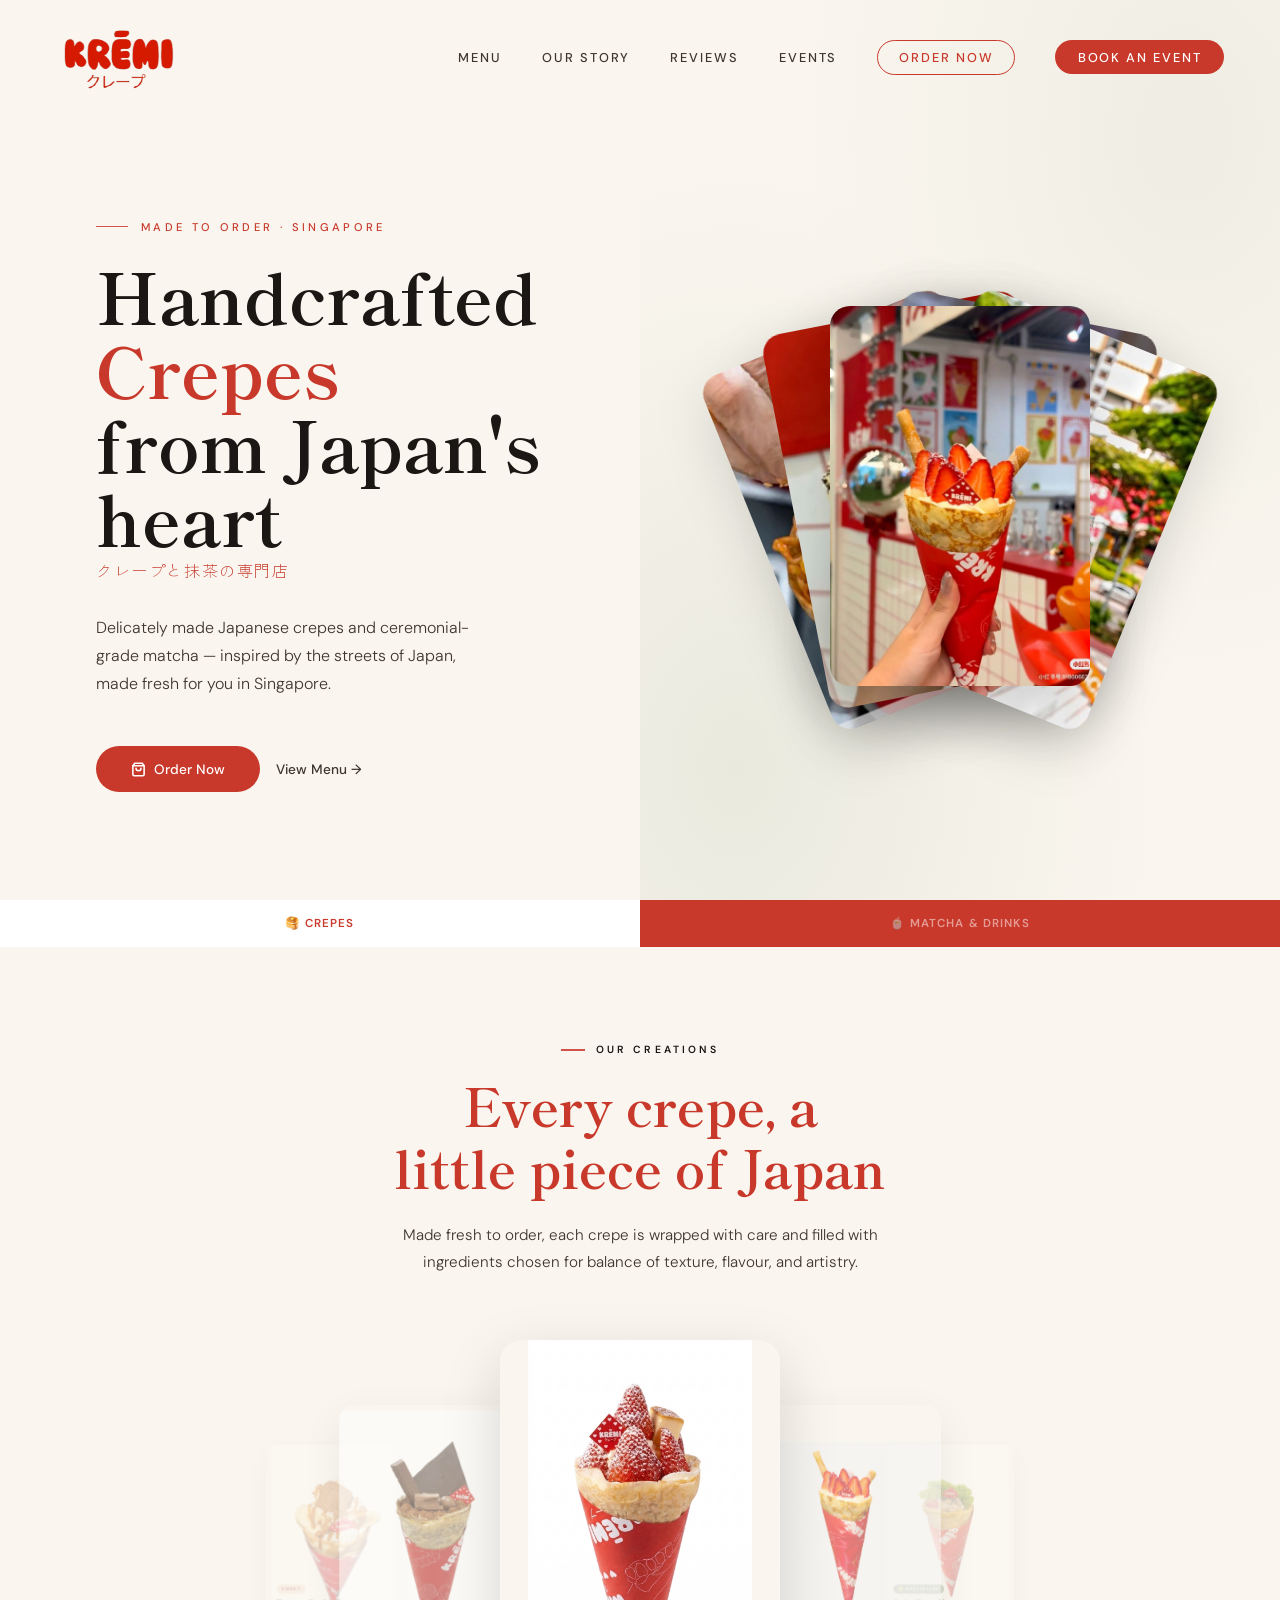
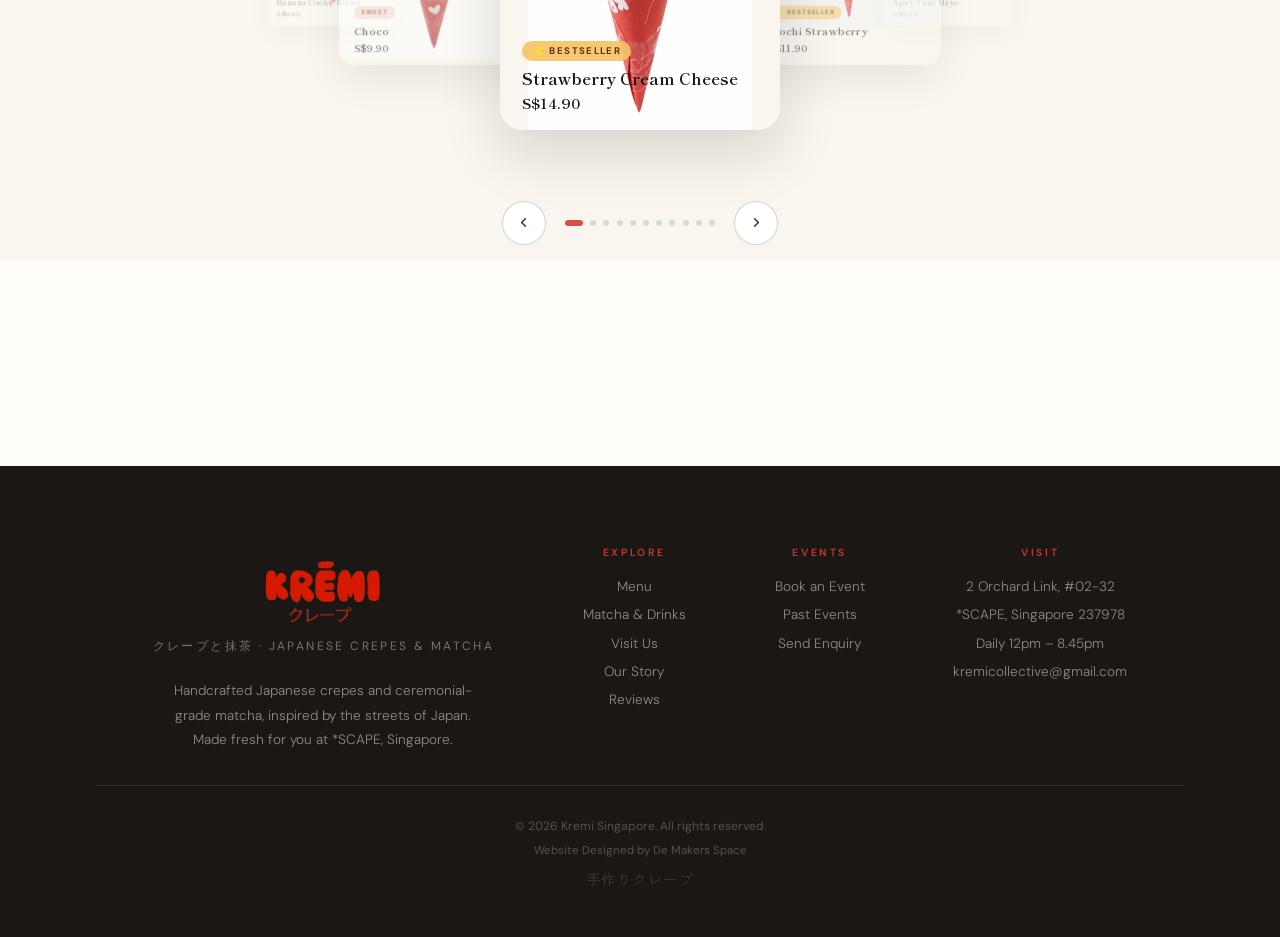
==== commit 8bc6300a: "Add files via upload" ====
--- a/index.html
+++ b/index.html
@@ -1910,7 +1910,7 @@
 var observer=new IntersectionObserver(function(entries){entries.forEach(function(e){if(e.isIntersecting){e.target.classList.add('visible');observer.unobserve(e.target);}});},{threshold:0.12});
 reveals.forEach(function(el){observer.observe(el);});
 document.body.classList.add('js-ready');
-var tCrepes=[{img:'menustrawberrycreamcheese.png',name:'Strawberry Cream Cheese',badge:'⭐ Bestseller',bc:'tb-special',price:'S$14.90'},{img:'menumochistrawberry.png',name:'Mochi Strawberry',badge:'⭐ Bestseller',bc:'tb-special',price:'S$11.90'},{img:'menuspicytunamayo.png',name:'Spicy Tuna Mayo',badge:'⭐ Bestseller',bc:'tb-savory',price:'S$9.90'},{img:'menubananapuddingbrulee.png',name:'Banana Pudding Matcha Brûlée',badge:'🔥 Limited Qty',bc:'tb-special',price:'S$14.90'},{img:'menustrawberrymatcha.png',name:'Strawberry Matcha',badge:'Sweet',bc:'tb-sweet',price:'S$11.90'},{img:'menustrawberrynutella.png',name:'Strawberry Nutella',badge:'Sweet',bc:'tb-sweet',price:'S$11.90'},{img:'menuoreocreamcheese.png',name:'Oreo Cream Cheese',badge:'Sweet',bc:'tb-sweet',price:'S$11.90'},{img:'menumtbuldak.png',name:'Mt. Buldak',badge:'Savoury',bc:'tb-savory',price:'S$11.90'},{img:'menubananacookiebutter.png',name:'Banana Cookie Butter',badge:'Sweet',bc:'tb-sweet',price:'S$9.90'},{img:'menuchoco.png',name:'Choco',badge:'Sweet',bc:'tb-sweet',price:'S$9.90'}];
+var tCrepes=[{img:'menustrawberrycreamcheese.png',name:'Strawberry Cream Cheese',badge:'⭐ Bestseller',bc:'tb-special',price:'S$14.90'},{img:'menumochistrawberry.png',name:'Mochi Strawberry',badge:'⭐ Bestseller',bc:'tb-special',price:'S$11.90'},{img:'menuspicytunamayo.png',name:'Spicy Tuna Mayo',badge:'⭐ Bestseller',bc:'tb-savory',price:'S$9.90'},{img:'menubananapuddingbrulee.png',name:'Banana Pudding Matcha Brûlée',badge:'🔥 Limited Qty',bc:'tb-special',price:'S$14.90'},{img:'menustrawberrymatcha.png',name:'Strawberry Matcha',badge:'Sweet',bc:'tb-sweet',price:'S$11.90'},{img:'menustrawberrynutella.png',name:'Strawberry Nutella',badge:'Sweet',bc:'tb-sweet',price:'S$11.90'},{img:'banananutella.png',name:'Banana Nutella',badge:'Sweet',bc:'tb-sweet',price:'S$11.90'},{img:'menuoreocreamcheese.png',name:'Oreo Cream Cheese',badge:'Sweet',bc:'tb-sweet',price:'S$11.90'},{img:'menumtbuldak.png',name:'Mt. Buldak',badge:'Savoury',bc:'tb-savory',price:'S$11.90'},{img:'menubananacookiebutter.png',name:'Banana Cookie Butter',badge:'Sweet',bc:'tb-sweet',price:'S$9.90'},{img:'menuchoco.png',name:'Choco',badge:'Sweet',bc:'tb-sweet',price:'S$9.90'}];
 var tCur=0,tN=tCrepes.length,tPaused=false,tTimer=null,tDragX=0,tDragging=false,tDelta=0;
 function tBuild(){var stage=document.getElementById('tStage');var dots=document.getElementById('tDots');if(!stage)return;stage.innerHTML='';dots.innerHTML='';tCrepes.forEach(function(c,i){var card=document.createElement('div');card.className='tcard';card.innerHTML='<img src="'+c.img+'" alt="'+c.name+'" loading="lazy"><div class="tcard-info"><span class="tcard-badge '+c.bc+'">'+c.badge+'</span><div class="tcard-name">'+c.name+'</div><div class="tcard-price">'+c.price+'</div></div>';stage.appendChild(card);var dot=document.createElement('div');dot.className='tc-dot'+(i===0?' on':'');dot.addEventListener('click',(function(idx){return function(){tGoTo(idx);};})(i));dots.appendChild(dot);});tRender();tAttachSwipe();tStartAuto();}
 function tRender(){var cards=document.querySelectorAll('.tcard');var dots=document.querySelectorAll('.tc-dot');cards.forEach(function(card,i){var rel=((i-tCur)%tN+tN)%tN;var signed=rel<=tN/2?rel:rel-tN;var pos;if(signed===0)pos='0';else if(signed===1)pos='1';else if(signed===-1)pos='-1';else if(signed===2)pos='2';else if(signed===-2)pos='-2';else pos='hidden';card.setAttribute('data-pos',pos);});dots.forEach(function(d,i){d.classList.toggle('on',i===tCur);});}
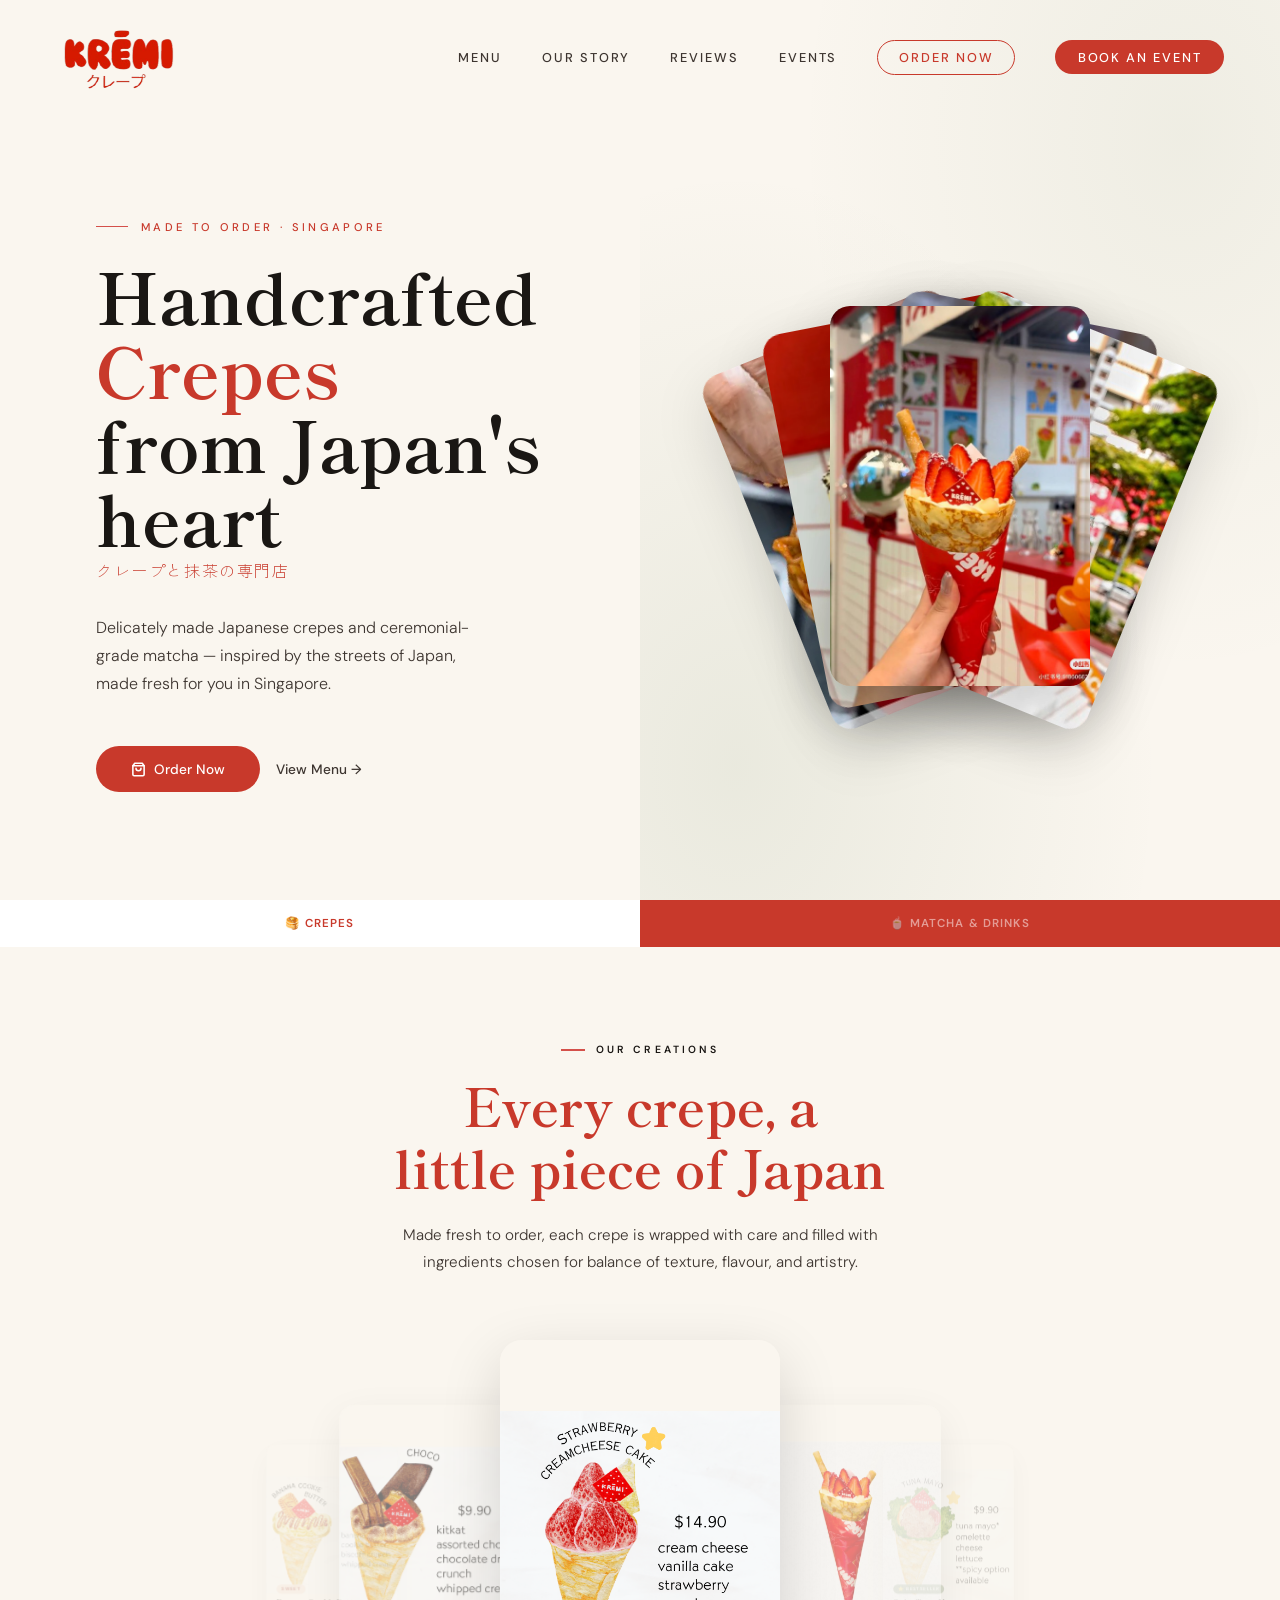
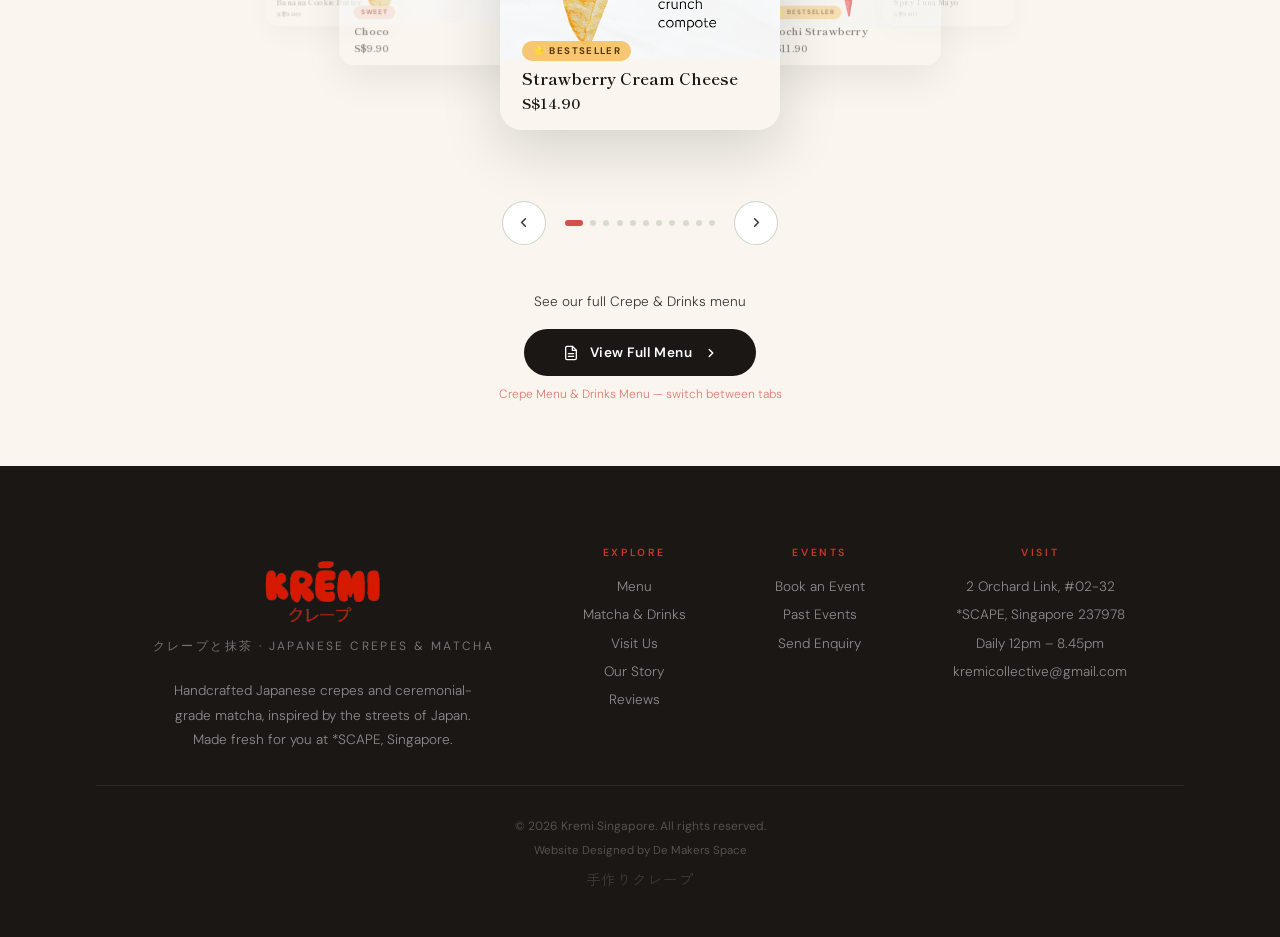
==== commit 5b88dee6: "Optimize website images and accessibility" ====
--- a/index.html
+++ b/index.html
@@ -3,6 +3,7 @@
 <head>
 <meta charset="UTF-8">
 <meta name="viewport" content="width=device-width, initial-scale=1.0">
+<meta name="referrer" content="strict-origin-when-cross-origin">
 <link rel="icon" href="kremi_logo_red.png" type="image/png">
 <meta property="og:title" content="Kremi — Japanese Crepes &amp; Matcha · Singapore">
 <meta property="og:description" content="Handcrafted Japanese crepes and ceremonial-grade matcha at *SCAPE Orchard, Singapore. Sweet &amp; savoury crepe cones made fresh to order.">
@@ -62,6 +63,11 @@
   overflow-x: hidden;
 }
 
+:focus-visible {
+  outline: 3px solid var(--honey);
+  outline-offset: 4px;
+}
+
 nav {
   position: fixed;
   top: 0;
@@ -773,6 +779,8 @@
   height: 6px;
   border-radius: 50%;
   background: rgba(90,122,74,0.22);
+  border: 0;
+  padding: 0;
   cursor: pointer;
   transition: all 0.3s;
 }
@@ -781,6 +789,17 @@
   width: 18px;
   border-radius: 3px;
   background: var(--red-warm);
+}
+
+@media (prefers-reduced-motion: reduce) {
+  *,
+  *::before,
+  *::after {
+    animation-duration: 0.01ms !important;
+    animation-iteration-count: 1 !important;
+    scroll-behavior: auto !important;
+    transition-duration: 0.01ms !important;
+  }
 }
 
 /* MENU MODAL */
@@ -1718,7 +1737,7 @@
 </head>
 <body>
 <nav id="nav">
-  <a href="index.html" class="nav-logo"><img src="kremi_logo_white_removebg.png" alt="Kremi"></a>
+  <a href="index.html" class="nav-logo"><img src="kremi_logo_white_removebg.png" alt="Kremi" width="274" height="154" decoding="async"></a>
   <ul class="nav-links">
     <li><a href="#menu">Menu</a></li>
     <li><a href="our-story.html">Our Story</a></li>
@@ -1727,7 +1746,7 @@
     <li><a href="https://kremicollective.eposqr.com/menu/products" target="_blank" rel="noopener noreferrer" class="nav-order">Order Now</a></li>
     <li><a href="events.html#enquiry" class="nav-cta">Book an Event</a></li>
   </ul>
-  <button class="nav-hamburger" id="hamburger" aria-label="Open menu"><span></span><span></span><span></span></button>
+  <button class="nav-hamburger" id="hamburger" aria-label="Open menu" aria-controls="mobileNav" aria-expanded="false"><span></span><span></span><span></span></button>
 </nav>
 <div class="nav-mobile" id="mobileNav">
   <a href="#menu">Menu</a>
@@ -1756,11 +1775,11 @@
     <div class="hero-right-bg"></div>
     <div class="hero-image-stack">
       <div class="fan-wrapper">
-        <div class="fan-card fan-c"><img src="Strawberry_crepe.jpg" alt="Strawberry Crepe"></div>
-        <div class="fan-card fan-l"><img src="cookie_and_cream_crepe.webp" alt="Cookie and Cream Crepe"></div>
-        <div class="fan-card fan-r"><img src="matcha_crepe.webp" alt="Matcha Crepe"></div>
-        <div class="fan-card fan-ll"><img src="spicy_noodle_crepe.webp" alt="Spicy Noodle Crepe"></div>
-        <div class="fan-card fan-rr"><img src="kremi-strawberry-matcha.png" alt="Strawberry Matcha"></div>
+        <div class="fan-card fan-c"><img src="Strawberry_crepe.jpg" alt="Strawberry Crepe" width="600" height="800" decoding="async"></div>
+        <div class="fan-card fan-l"><img src="cookie_and_cream_crepe.webp" alt="Cookie and Cream Crepe" width="600" height="800" decoding="async"></div>
+        <div class="fan-card fan-r"><img src="matcha_crepe.webp" alt="Matcha Crepe" width="600" height="800" decoding="async"></div>
+        <div class="fan-card fan-ll"><img src="spicy_noodle_crepe.webp" alt="Spicy Noodle Crepe" width="600" height="800" decoding="async"></div>
+        <div class="fan-card fan-rr"><img src="kremi-strawberry-matcha.png" alt="Strawberry Matcha" width="443" height="590" decoding="async"></div>
       </div>
     </div>
   </div>
@@ -1797,20 +1816,20 @@
 
 </section>
 
-<div class="menu-modal-overlay" id="menuModal" onclick="handleModalOverlayClick(event)">
+<div class="menu-modal-overlay" id="menuModal" onclick="handleModalOverlayClick(event)" role="dialog" aria-modal="true" aria-labelledby="menuModalTitle">
   <div class="menu-modal">
     <div class="menu-modal-header">
-      <div class="menu-modal-title">Kremi Full Menu <span>クレープと抹茶</span></div>
+      <div class="menu-modal-title" id="menuModalTitle">Kremi Full Menu <span>クレープと抹茶</span></div>
       <div class="menu-modal-actions">
         <a id="menuDownloadBtn" href="KremiCrepeMenu.png" download="Kremi_Crepe_Menu.png" class="menu-modal-download"><svg width="13" height="13" viewBox="0 0 24 24" fill="none" stroke="currentColor" stroke-width="2.5" stroke-linecap="round" stroke-linejoin="round"><path d="M21 15v4a2 2 0 01-2 2H5a2 2 0 01-2-2v-4"/><polyline points="7 10 12 15 17 10"/><line x1="12" y1="15" x2="12" y2="3"/></svg>Download</a>
-        <button class="menu-modal-close" onclick="closeMenuPDF()">✕</button>
+        <button class="menu-modal-close" onclick="closeMenuPDF()" aria-label="Close menu">✕</button>
       </div>
     </div>
     <div style="display:flex;border-bottom:1px solid rgba(0,0,0,0.08);background:white;padding:0 1.8rem;">
       <button id="tabCrepe" onclick="switchMenuTab('crepe')" style="padding:0.8rem 1.4rem;font-size:0.78rem;font-weight:600;letter-spacing:0.06em;border:none;background:none;cursor:pointer;border-bottom:2px solid var(--red);color:var(--red);font-family:'DM Sans',sans-serif;">🥞 Crepe Menu</button>
       <button id="tabDrinks" onclick="switchMenuTab('drinks')" style="padding:0.8rem 1.4rem;font-size:0.78rem;font-weight:600;letter-spacing:0.06em;border:none;background:none;cursor:pointer;border-bottom:2px solid transparent;color:var(--ink-soft);font-family:'DM Sans',sans-serif;">🍵 Drinks Menu</button>
     </div>
-    <div class="menu-modal-body"><img id="menuImgView" loading="lazy" src="KremiCrepeMenu.png" alt="Kremi Menu"></div>
+    <div class="menu-modal-body"><img id="menuImgView" loading="lazy" decoding="async" width="1600" height="1132" alt="Kremi Menu preview"></div>
   </div>
 </div>
 
@@ -1834,7 +1853,7 @@
       <div class="ml-orb ml-orb1"></div><div class="ml-orb ml-orb2"></div><div class="ml-orb ml-orb3"></div>
       <div class="ml-kanji">抹茶</div>
       <div class="ml-glass-card">
-        <div class="ml-img-wrap"><img loading="lazy" src="kremi_s_matcha_latte.png" alt="Kremi Matcha Latte" class="ml-img"></div>
+        <div class="ml-img-wrap"><img loading="lazy" decoding="async" src="kremi_s_matcha_latte.png" alt="Kremi Matcha Latte" class="ml-img" width="408" height="612"></div>
         <div class="ml-badge ml-badge-top"><span class="ml-badge-dot"></span>First Harvest</div>
         <div class="ml-badge ml-badge-bottom"><span class="ml-badge-dot" style="background:#f5c97a;"></span>Ceremonial Grade</div>
       </div>
@@ -1882,7 +1901,7 @@
 <footer>
   <div class="footer-top">
     <div>
-      <div><img src="kremi_logo_white_removebg.png" alt="Kremi" style="width:150px;height:auto;display:block;margin:0 auto 0.5rem;"></div>
+      <div><img src="kremi_logo_white_removebg.png" alt="Kremi" width="274" height="154" loading="lazy" decoding="async" style="width:150px;height:auto;display:block;margin:0 auto 0.5rem;"></div>
       <div class="footer-tagline">クレープと抹茶 · Japanese Crepes &amp; Matcha</div>
       <p class="footer-desc">Handcrafted Japanese crepes and ceremonial-grade matcha, inspired by the streets of Japan. Made fresh for you at *SCAPE, Singapore.</p>
     </div>
@@ -1900,9 +1919,9 @@
 </footer>
 
 <script>
-var menuFiles={crepe:{img:'KremiCrepeMenu.png',dl:'Kremi_Crepe_Menu.png'},drinks:{img:'KremiDrinksMenuA4.png',dl:'Kremi_Drinks_Menu.png'}};
+var menuFiles={crepe:{preview:'KremiCrepeMenu-preview.jpg',full:'KremiCrepeMenu.png',dl:'Kremi_Crepe_Menu.png',w:1600,h:1132},drinks:{preview:'KremiDrinksMenuA4-preview.jpg',full:'KremiDrinksMenuA4.png',dl:'Kremi_Drinks_Menu.png',w:1200,h:1697}};
 function openMenuPDF(tab){tab=tab||'crepe';switchMenuTab(tab);document.getElementById('menuModal').classList.add('open');document.body.style.overflow='hidden';}
-function switchMenuTab(tab){var f=menuFiles[tab];document.getElementById('menuImgView').src=f.img;document.getElementById('menuDownloadBtn').href=f.img;document.getElementById('menuDownloadBtn').download=f.dl;document.getElementById('tabCrepe').style.borderBottomColor=tab==='crepe'?'var(--red)':'transparent';document.getElementById('tabCrepe').style.color=tab==='crepe'?'var(--matcha)':'var(--ink-soft)';document.getElementById('tabDrinks').style.borderBottomColor=tab==='drinks'?'var(--matcha)':'transparent';document.getElementById('tabDrinks').style.color=tab==='drinks'?'var(--matcha)':'var(--ink-soft)';}
+function switchMenuTab(tab){var f=menuFiles[tab];var img=document.getElementById('menuImgView');img.src=f.preview;img.width=f.w;img.height=f.h;document.getElementById('menuDownloadBtn').href=f.full;document.getElementById('menuDownloadBtn').download=f.dl;document.getElementById('tabCrepe').style.borderBottomColor=tab==='crepe'?'var(--red)':'transparent';document.getElementById('tabCrepe').style.color=tab==='crepe'?'var(--matcha)':'var(--ink-soft)';document.getElementById('tabDrinks').style.borderBottomColor=tab==='drinks'?'var(--matcha)':'transparent';document.getElementById('tabDrinks').style.color=tab==='drinks'?'var(--matcha)':'var(--ink-soft)';}
 function closeMenuPDF(){document.getElementById('menuModal').classList.remove('open');document.body.style.overflow='';}
 function handleModalOverlayClick(e){if(e.target===document.getElementById('menuModal'))closeMenuPDF();}
 document.addEventListener('keydown',function(e){if(e.key==='Escape')closeMenuPDF();});
@@ -1910,21 +1929,21 @@
 var observer=new IntersectionObserver(function(entries){entries.forEach(function(e){if(e.isIntersecting){e.target.classList.add('visible');observer.unobserve(e.target);}});},{threshold:0.12});
 reveals.forEach(function(el){observer.observe(el);});
 document.body.classList.add('js-ready');
-var tCrepes=[{img:'menustrawberrycreamcheese.png',name:'Strawberry Cream Cheese',badge:'⭐ Bestseller',bc:'tb-special',price:'S$14.90'},{img:'menumochistrawberry.png',name:'Mochi Strawberry',badge:'⭐ Bestseller',bc:'tb-special',price:'S$11.90'},{img:'menuspicytunamayo.png',name:'Spicy Tuna Mayo',badge:'⭐ Bestseller',bc:'tb-savory',price:'S$9.90'},{img:'menubananapuddingbrulee.png',name:'Banana Pudding Matcha Brûlée',badge:'🔥 Limited Qty',bc:'tb-special',price:'S$14.90'},{img:'menustrawberrymatcha.png',name:'Strawberry Matcha',badge:'Sweet',bc:'tb-sweet',price:'S$11.90'},{img:'menustrawberrynutella.png',name:'Strawberry Nutella',badge:'Sweet',bc:'tb-sweet',price:'S$11.90'},{img:'banananutella.png',name:'Banana Nutella',badge:'Sweet',bc:'tb-sweet',price:'S$11.90'},{img:'menuoreocreamcheese.png',name:'Oreo Cream Cheese',badge:'Sweet',bc:'tb-sweet',price:'S$11.90'},{img:'menumtbuldak.png',name:'Mt. Buldak',badge:'Savoury',bc:'tb-savory',price:'S$11.90'},{img:'menubananacookiebutter.png',name:'Banana Cookie Butter',badge:'Sweet',bc:'tb-sweet',price:'S$9.90'},{img:'menuchoco.png',name:'Choco',badge:'Sweet',bc:'tb-sweet',price:'S$9.90'}];
+var tCrepes=[{img:'menustrawberrycreamcheese2.png',name:'Strawberry Cream Cheese',badge:'⭐ Bestseller',bc:'tb-special',price:'S$14.90'},{img:'menumochistrawberry-card.jpg',name:'Mochi Strawberry',badge:'⭐ Bestseller',bc:'tb-special',price:'S$11.90'},{img:'menuspicytunamayo2.png',name:'Spicy Tuna Mayo',badge:'⭐ Bestseller',bc:'tb-savory',price:'S$9.90'},{img:'menubananapuddingbrulee2.png',name:'Banana Pudding Matcha Brûlée',badge:'🔥 Limited Qty',bc:'tb-special',price:'S$14.90'},{img:'menustrawberrymatcha2.png',name:'Strawberry Matcha',badge:'Sweet',bc:'tb-sweet',price:'S$11.90'},{img:'menustrawberrynutella2.png',name:'Strawberry Nutella',badge:'Sweet',bc:'tb-sweet',price:'S$11.90'},{img:'banananutella-card.jpg',name:'Banana Nutella',badge:'Sweet',bc:'tb-sweet',price:'S$11.90'},{img:'menuoreocreamcheese2.png',name:'Oreo Cream Cheese',badge:'Sweet',bc:'tb-sweet',price:'S$11.90'},{img:'menumtbuldak2.png',name:'Mt. Buldak',badge:'Savoury',bc:'tb-savory',price:'S$11.90'},{img:'menubananacookiebutter2.png',name:'Banana Cookie Butter',badge:'Sweet',bc:'tb-sweet',price:'S$9.90'},{img:'menuchoco 2.png',name:'Choco',badge:'Sweet',bc:'tb-sweet',price:'S$9.90'}];
 var tCur=0,tN=tCrepes.length,tPaused=false,tTimer=null,tDragX=0,tDragging=false,tDelta=0;
-function tBuild(){var stage=document.getElementById('tStage');var dots=document.getElementById('tDots');if(!stage)return;stage.innerHTML='';dots.innerHTML='';tCrepes.forEach(function(c,i){var card=document.createElement('div');card.className='tcard';card.innerHTML='<img src="'+c.img+'" alt="'+c.name+'" loading="lazy"><div class="tcard-info"><span class="tcard-badge '+c.bc+'">'+c.badge+'</span><div class="tcard-name">'+c.name+'</div><div class="tcard-price">'+c.price+'</div></div>';stage.appendChild(card);var dot=document.createElement('div');dot.className='tc-dot'+(i===0?' on':'');dot.addEventListener('click',(function(idx){return function(){tGoTo(idx);};})(i));dots.appendChild(dot);});tRender();tAttachSwipe();tStartAuto();}
-function tRender(){var cards=document.querySelectorAll('.tcard');var dots=document.querySelectorAll('.tc-dot');cards.forEach(function(card,i){var rel=((i-tCur)%tN+tN)%tN;var signed=rel<=tN/2?rel:rel-tN;var pos;if(signed===0)pos='0';else if(signed===1)pos='1';else if(signed===-1)pos='-1';else if(signed===2)pos='2';else if(signed===-2)pos='-2';else pos='hidden';card.setAttribute('data-pos',pos);});dots.forEach(function(d,i){d.classList.toggle('on',i===tCur);});}
+function tBuild(){var stage=document.getElementById('tStage');var dots=document.getElementById('tDots');if(!stage)return;stage.innerHTML='';dots.innerHTML='';tCrepes.forEach(function(c,i){var card=document.createElement('div');card.className='tcard';card.innerHTML='<img src="'+c.img+'" alt="'+c.name+'" loading="lazy" decoding="async" width="700" height="700"><div class="tcard-info"><span class="tcard-badge '+c.bc+'">'+c.badge+'</span><div class="tcard-name">'+c.name+'</div><div class="tcard-price">'+c.price+'</div></div>';stage.appendChild(card);var dot=document.createElement('button');dot.type='button';dot.className='tc-dot'+(i===0?' on':'');dot.setAttribute('aria-label','Show '+c.name);dot.addEventListener('click',(function(idx){return function(){tGoTo(idx);};})(i));dots.appendChild(dot);});tRender();tAttachSwipe();tStartAuto();}
+function tRender(){var cards=document.querySelectorAll('.tcard');var dots=document.querySelectorAll('.tc-dot');cards.forEach(function(card,i){var rel=((i-tCur)%tN+tN)%tN;var signed=rel<=tN/2?rel:rel-tN;var pos;if(signed===0)pos='0';else if(signed===1)pos='1';else if(signed===-1)pos='-1';else if(signed===2)pos='2';else if(signed===-2)pos='-2';else pos='hidden';card.setAttribute('data-pos',pos);});dots.forEach(function(d,i){var active=i===tCur;d.classList.toggle('on',active);d.setAttribute('aria-current',active?'true':'false');});}
 function tStep(dir){tCur=(tCur+dir+tN)%tN;tRender();tResetAuto();}function tGoTo(idx){tCur=idx;tRender();tResetAuto();}
 function tStartAuto(){clearTimeout(tTimer);if(!tPaused)tTimer=setTimeout(function(){tStep(1);tStartAuto();},5000);}function tResetAuto(){if(!tPaused){clearTimeout(tTimer);tStartAuto();}}
 function tAttachSwipe(){var stage=document.getElementById('tStage');stage.addEventListener('touchstart',function(e){tDragX=e.touches[0].clientX;tDragging=true;},{passive:true});stage.addEventListener('touchmove',function(e){if(tDragging)tDelta=e.touches[0].clientX-tDragX;},{passive:true});stage.addEventListener('touchend',function(){if(tDragging&&Math.abs(tDelta)>45)tStep(tDelta<0?1:-1);tDragging=false;tDelta=0;});stage.addEventListener('mousedown',function(e){tDragX=e.clientX;tDragging=true;e.preventDefault();});window.addEventListener('mousemove',function(e){if(tDragging)tDelta=e.clientX-tDragX;});window.addEventListener('mouseup',function(){if(tDragging&&Math.abs(tDelta)>45)tStep(tDelta<0?1:-1);tDragging=false;tDelta=0;});}
 document.addEventListener('DOMContentLoaded',function(){tBuild();var h=document.getElementById('hamburger');var m=document.getElementById('mobileNav');if(h&&m){h.addEventListener('click',function(){
     var isOpen=m.classList.contains('open');
-    if(isOpen){h.classList.remove('open');m.classList.remove('open');document.body.style.overflow='';}
-    else{h.classList.add('open');m.classList.add('open');document.body.style.overflow='hidden';}
+    if(isOpen){h.classList.remove('open');m.classList.remove('open');h.setAttribute('aria-expanded','false');document.body.style.overflow='';}
+    else{h.classList.add('open');m.classList.add('open');h.setAttribute('aria-expanded','true');document.body.style.overflow='hidden';}
   });
-  m.querySelectorAll('a').forEach(function(a){a.addEventListener('click',function(){h.classList.remove('open');m.classList.remove('open');document.body.style.overflow='';});});
-  m.addEventListener('click',function(e){if(e.target===m){h.classList.remove('open');m.classList.remove('open');document.body.style.overflow='';}});
-  window.addEventListener('pageshow',function(){h.classList.remove('open');m.classList.remove('open');document.body.style.overflow='';});}});
+  m.querySelectorAll('a').forEach(function(a){a.addEventListener('click',function(){h.classList.remove('open');m.classList.remove('open');h.setAttribute('aria-expanded','false');document.body.style.overflow='';});});
+  m.addEventListener('click',function(e){if(e.target===m){h.classList.remove('open');m.classList.remove('open');h.setAttribute('aria-expanded','false');document.body.style.overflow='';}});
+  window.addEventListener('pageshow',function(){h.classList.remove('open');m.classList.remove('open');h.setAttribute('aria-expanded','false');document.body.style.overflow='';});}});
 var nav=document.getElementById('nav');
 window.addEventListener('scroll',function(){nav.classList.toggle('scrolled',window.scrollY>60);});
 
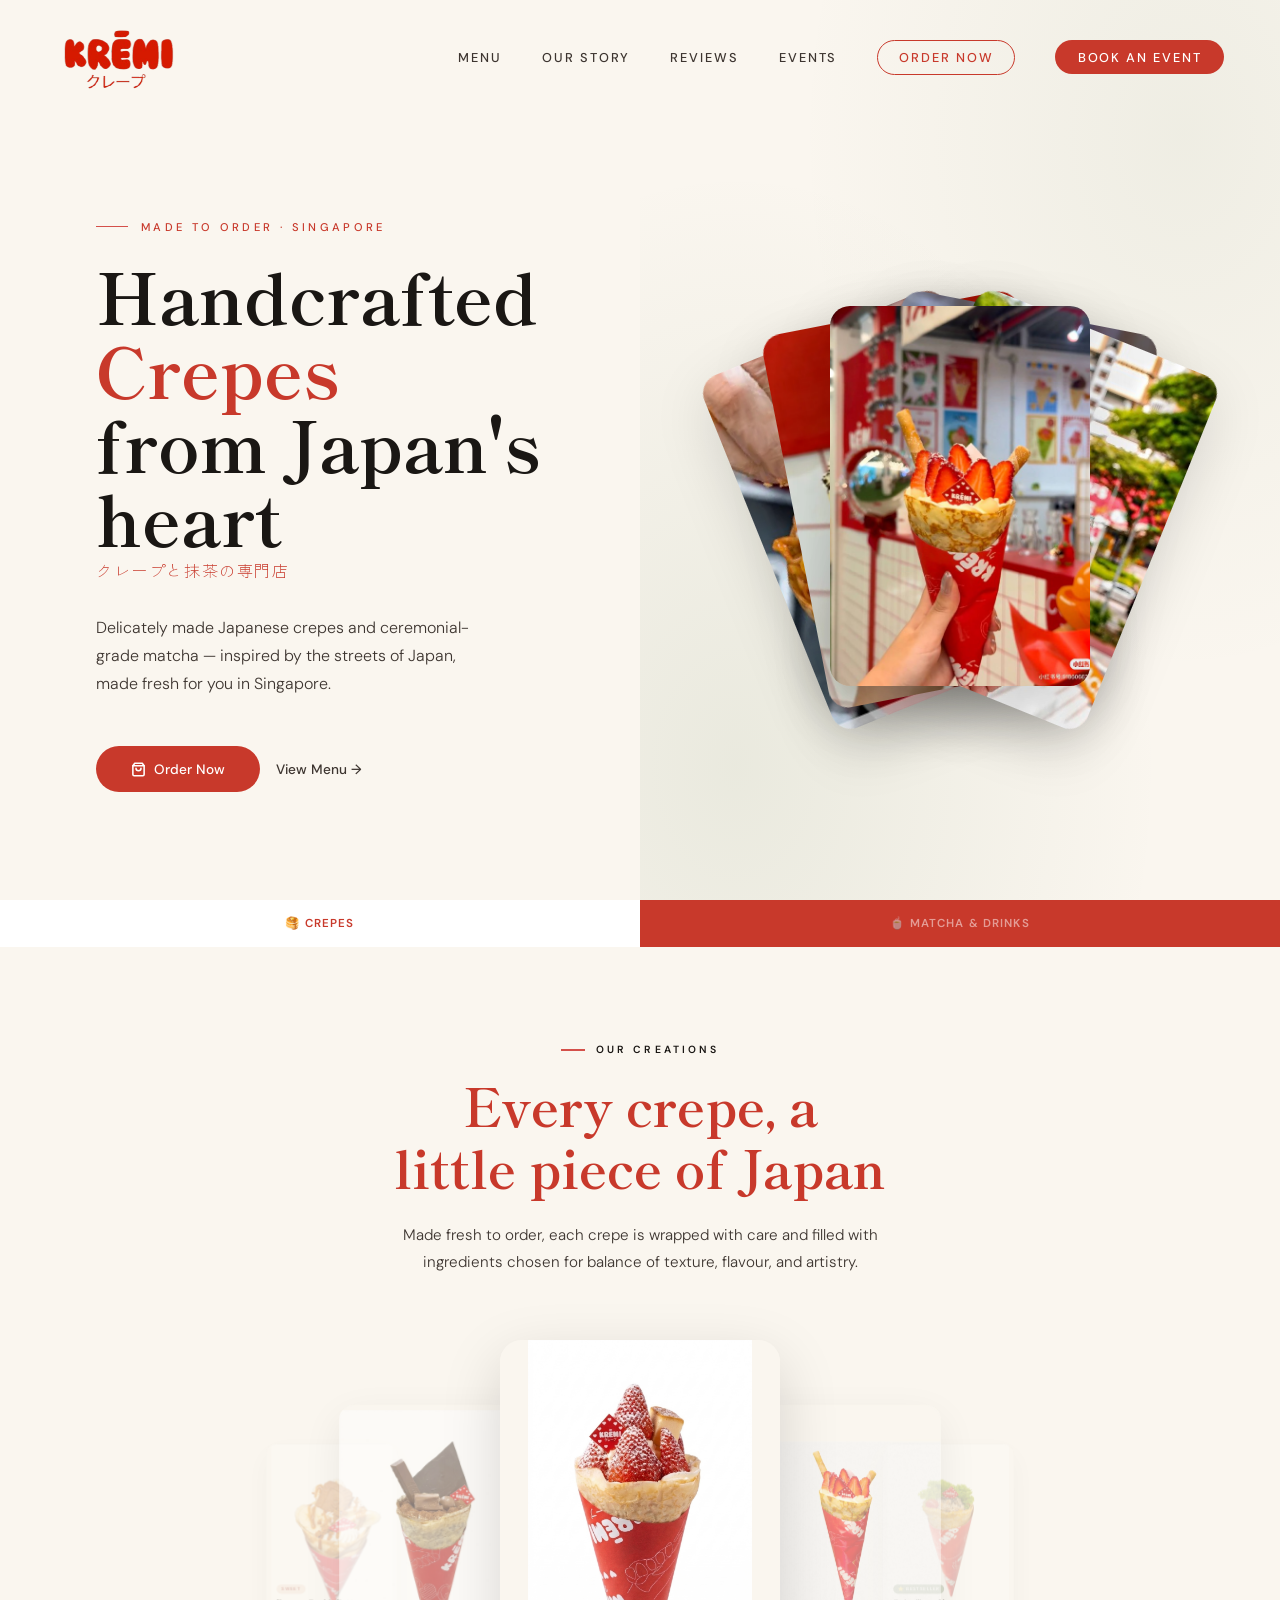
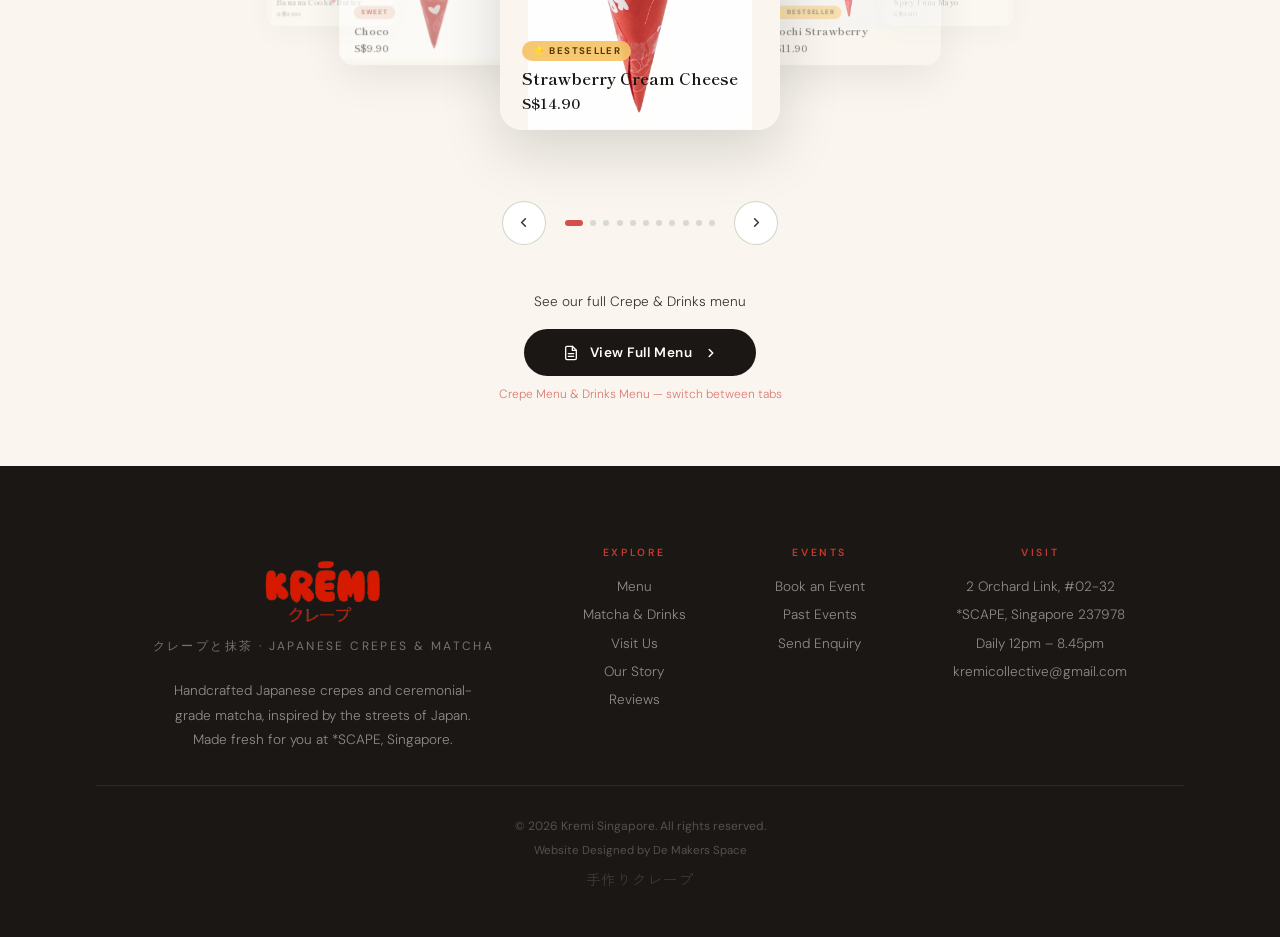
==== commit 2efb9394: "Fix Kremi crepe carousel images" ====
--- a/index.html
+++ b/index.html
@@ -1929,7 +1929,7 @@
 var observer=new IntersectionObserver(function(entries){entries.forEach(function(e){if(e.isIntersecting){e.target.classList.add('visible');observer.unobserve(e.target);}});},{threshold:0.12});
 reveals.forEach(function(el){observer.observe(el);});
 document.body.classList.add('js-ready');
-var tCrepes=[{img:'menustrawberrycreamcheese2.png',name:'Strawberry Cream Cheese',badge:'⭐ Bestseller',bc:'tb-special',price:'S$14.90'},{img:'menumochistrawberry-card.jpg',name:'Mochi Strawberry',badge:'⭐ Bestseller',bc:'tb-special',price:'S$11.90'},{img:'menuspicytunamayo2.png',name:'Spicy Tuna Mayo',badge:'⭐ Bestseller',bc:'tb-savory',price:'S$9.90'},{img:'menubananapuddingbrulee2.png',name:'Banana Pudding Matcha Brûlée',badge:'🔥 Limited Qty',bc:'tb-special',price:'S$14.90'},{img:'menustrawberrymatcha2.png',name:'Strawberry Matcha',badge:'Sweet',bc:'tb-sweet',price:'S$11.90'},{img:'menustrawberrynutella2.png',name:'Strawberry Nutella',badge:'Sweet',bc:'tb-sweet',price:'S$11.90'},{img:'banananutella-card.jpg',name:'Banana Nutella',badge:'Sweet',bc:'tb-sweet',price:'S$11.90'},{img:'menuoreocreamcheese2.png',name:'Oreo Cream Cheese',badge:'Sweet',bc:'tb-sweet',price:'S$11.90'},{img:'menumtbuldak2.png',name:'Mt. Buldak',badge:'Savoury',bc:'tb-savory',price:'S$11.90'},{img:'menubananacookiebutter2.png',name:'Banana Cookie Butter',badge:'Sweet',bc:'tb-sweet',price:'S$9.90'},{img:'menuchoco 2.png',name:'Choco',badge:'Sweet',bc:'tb-sweet',price:'S$9.90'}];
+var tCrepes=[{img:'menustrawberrycreamcheese.png',name:'Strawberry Cream Cheese',badge:'⭐ Bestseller',bc:'tb-special',price:'S$14.90'},{img:'menumochistrawberry-card.jpg',name:'Mochi Strawberry',badge:'⭐ Bestseller',bc:'tb-special',price:'S$11.90'},{img:'menuspicytunamayo.png',name:'Spicy Tuna Mayo',badge:'⭐ Bestseller',bc:'tb-savory',price:'S$9.90'},{img:'menubananapuddingbrulee.png',name:'Banana Pudding Matcha Brûlée',badge:'🔥 Limited Qty',bc:'tb-special',price:'S$14.90'},{img:'menustrawberrymatcha.png',name:'Strawberry Matcha',badge:'Sweet',bc:'tb-sweet',price:'S$11.90'},{img:'menustrawberrynutella.png',name:'Strawberry Nutella',badge:'Sweet',bc:'tb-sweet',price:'S$11.90'},{img:'banananutella-card.jpg',name:'Banana Nutella',badge:'Sweet',bc:'tb-sweet',price:'S$11.90'},{img:'menuoreocreamcheese.png',name:'Oreo Cream Cheese',badge:'Sweet',bc:'tb-sweet',price:'S$11.90'},{img:'menumtbuldak.png',name:'Mt. Buldak',badge:'Savoury',bc:'tb-savory',price:'S$11.90'},{img:'menubananacookiebutter.png',name:'Banana Cookie Butter',badge:'Sweet',bc:'tb-sweet',price:'S$9.90'},{img:'menuchoco.png',name:'Choco',badge:'Sweet',bc:'tb-sweet',price:'S$9.90'}];
 var tCur=0,tN=tCrepes.length,tPaused=false,tTimer=null,tDragX=0,tDragging=false,tDelta=0;
 function tBuild(){var stage=document.getElementById('tStage');var dots=document.getElementById('tDots');if(!stage)return;stage.innerHTML='';dots.innerHTML='';tCrepes.forEach(function(c,i){var card=document.createElement('div');card.className='tcard';card.innerHTML='<img src="'+c.img+'" alt="'+c.name+'" loading="lazy" decoding="async" width="700" height="700"><div class="tcard-info"><span class="tcard-badge '+c.bc+'">'+c.badge+'</span><div class="tcard-name">'+c.name+'</div><div class="tcard-price">'+c.price+'</div></div>';stage.appendChild(card);var dot=document.createElement('button');dot.type='button';dot.className='tc-dot'+(i===0?' on':'');dot.setAttribute('aria-label','Show '+c.name);dot.addEventListener('click',(function(idx){return function(){tGoTo(idx);};})(i));dots.appendChild(dot);});tRender();tAttachSwipe();tStartAuto();}
 function tRender(){var cards=document.querySelectorAll('.tcard');var dots=document.querySelectorAll('.tc-dot');cards.forEach(function(card,i){var rel=((i-tCur)%tN+tN)%tN;var signed=rel<=tN/2?rel:rel-tN;var pos;if(signed===0)pos='0';else if(signed===1)pos='1';else if(signed===-1)pos='-1';else if(signed===2)pos='2';else if(signed===-2)pos='-2';else pos='hidden';card.setAttribute('data-pos',pos);});dots.forEach(function(d,i){var active=i===tCur;d.classList.toggle('on',active);d.setAttribute('aria-current',active?'true':'false');});}
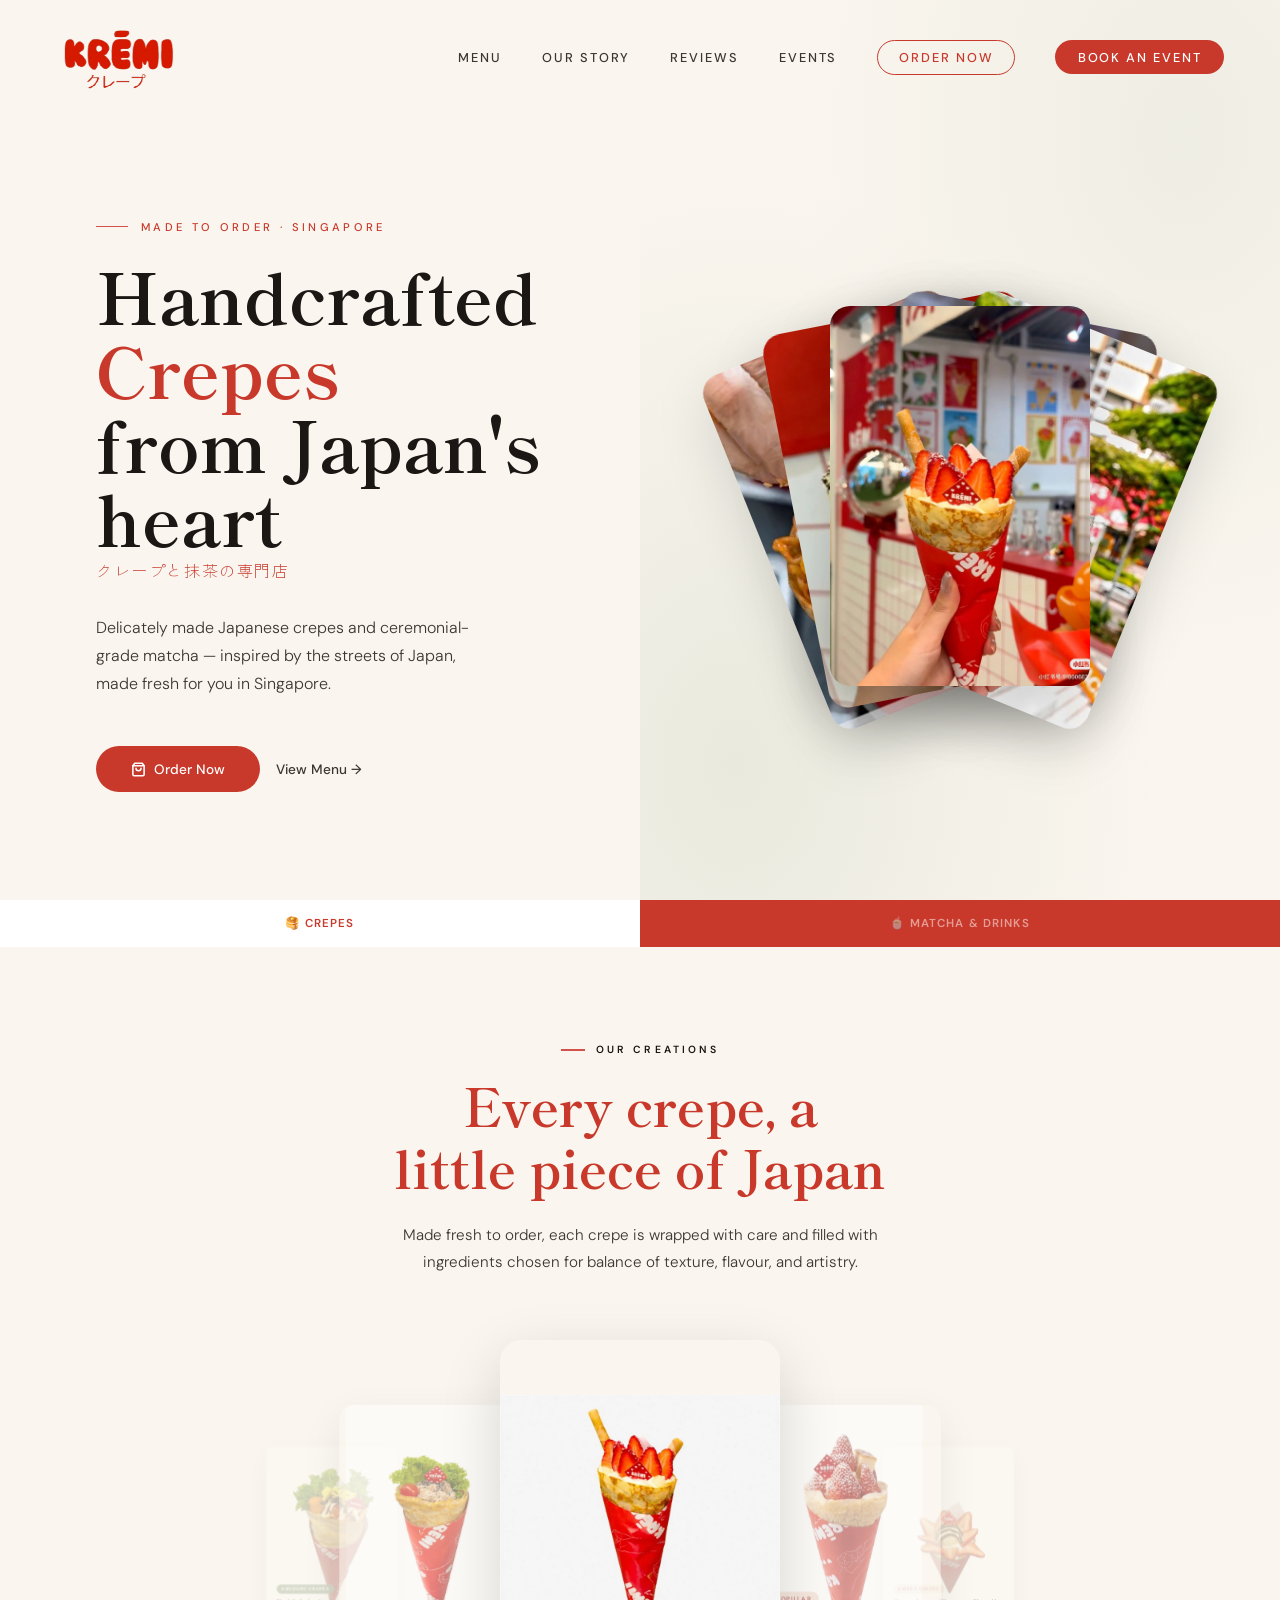
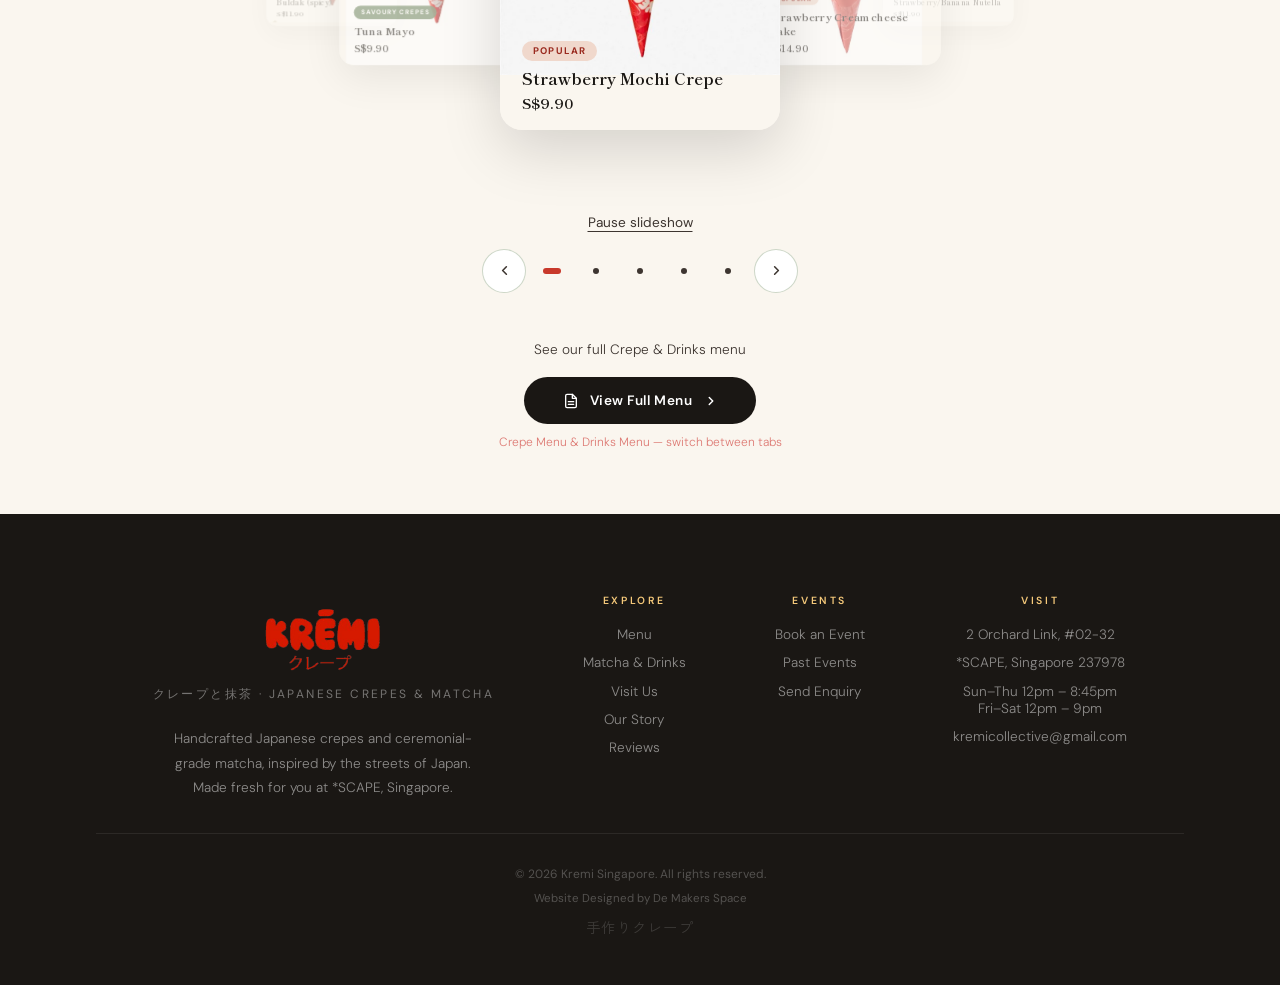
==== commit 026ac772: "Update menus and improve website usability and publishing" ====
--- a/index.html
+++ b/index.html
@@ -791,6 +791,109 @@
   background: var(--red-warm);
 }
 
+/* SEASONAL CREPES */
+.seasonal-section {
+  background: linear-gradient(180deg, var(--cream) 0%, #f5efe4 100%);
+  padding: 6rem 0 1rem;
+}
+
+.seasonal-shell {
+  max-width: 1300px;
+  margin: 0 auto;
+  padding: 0 2rem;
+}
+
+.seasonal-head {
+  display: flex;
+  align-items: flex-end;
+  justify-content: space-between;
+  gap: 2rem;
+  margin-bottom: 2rem;
+}
+
+.seasonal-head .section-title {
+  margin-top: 0.15rem;
+}
+
+.seasonal-copy {
+  max-width: 44rem;
+  color: var(--ink-soft);
+  font-size: 0.96rem;
+  line-height: 1.8;
+  margin-top: 1rem;
+}
+
+.seasonal-grid {
+  display: grid;
+  grid-template-columns: repeat(auto-fit, minmax(230px, 1fr));
+  gap: 1rem;
+}
+
+.seasonal-card {
+  background: rgba(255,255,255,0.9);
+  border: 1px solid rgba(90,122,74,0.14);
+  border-radius: 18px;
+  overflow: hidden;
+  box-shadow: 0 12px 40px rgba(26,23,20,0.08);
+}
+
+.seasonal-card-img {
+  width: 100%;
+  aspect-ratio: 4 / 4.5;
+  object-fit: cover;
+  display: block;
+}
+
+.seasonal-card-body {
+  padding: 1rem 1rem 1.1rem;
+}
+
+.seasonal-card-label {
+  display: inline-flex;
+  align-items: center;
+  gap: 0.35rem;
+  padding: 0.24rem 0.72rem;
+  border-radius: 999px;
+  background: rgba(200,57,43,0.1);
+  color: var(--red);
+  border: 1px solid rgba(200,57,43,0.12);
+  font-size: 0.62rem;
+  letter-spacing: 0.14em;
+  text-transform: uppercase;
+  margin-bottom: 0.7rem;
+}
+
+.seasonal-card-name {
+  font-family: 'Shippori Mincho', serif;
+  font-size: 1.1rem;
+  line-height: 1.3;
+  color: var(--ink);
+  font-weight: 700;
+}
+
+.seasonal-card-desc {
+  color: var(--ink-soft);
+  font-size: 0.86rem;
+  line-height: 1.7;
+  margin-top: 0.45rem;
+}
+
+.seasonal-card-price {
+  margin-top: 0.85rem;
+  color: var(--red);
+  font-family: 'Shippori Mincho', serif;
+  font-size: 1rem;
+  font-weight: 700;
+}
+
+.seasonal-empty {
+  padding: 1.25rem 1.4rem;
+  border: 1px dashed rgba(90,122,74,0.22);
+  border-radius: 16px;
+  color: var(--ink-soft);
+  background: rgba(255,255,255,0.55);
+}
+
 @media (prefers-reduced-motion: reduce) {
   *,
   *::before,
@@ -1712,7 +1815,12 @@
   "description": "Handcrafted Japanese crepes and ceremonial-grade matcha at *SCAPE Orchard, Singapore. Sweet and savoury crepe cones made fresh to order.",
   "image": "https://www.kremi.sg/kremi-three-crepes.png",
   "logo": "https://www.kremi.sg/kremi_logo_red.png",
-  "servesCuisine": ["Japanese", "Dessert", "Crepes", "Matcha"],
+  "servesCuisine": [
+    "Japanese",
+    "Dessert",
+    "Crepes",
+    "Matcha"
+  ],
   "priceRange": "$$",
   "telephone": "",
   "email": "kremicollective@gmail.com",
@@ -1723,19 +1831,39 @@
     "postalCode": "237978",
     "addressCountry": "SG"
   },
-  "openingHoursSpecification": {
-    "@type": "OpeningHoursSpecification",
-    "dayOfWeek": ["Monday","Tuesday","Wednesday","Thursday","Friday","Saturday","Sunday"],
-    "opens": "12:00",
-    "closes": "20:45"
-  },
+  "openingHoursSpecification": [
+    {
+      "@type": "OpeningHoursSpecification",
+      "dayOfWeek": [
+        "Monday",
+        "Tuesday",
+        "Wednesday",
+        "Thursday",
+        "Sunday"
+      ],
+      "opens": "12:00",
+      "closes": "20:45"
+    },
+    {
+      "@type": "OpeningHoursSpecification",
+      "dayOfWeek": [
+        "Friday",
+        "Saturday"
+      ],
+      "opens": "12:00",
+      "closes": "21:00"
+    }
+  ],
   "hasMap": "https://maps.google.com/?q=2+Orchard+Link+%2302-32+SCAPE+Singapore+237978",
   "menu": "https://kremicollective.eposqr.com/menu/products",
   "url": "https://www.kremi.sg"
 }
 </script>
+<link rel="stylesheet" href="site-fixes.css?v=20261013">
+<script src="site.js?v=20261013" defer></script>
 </head>
 <body>
+<a class="skip-link" href="#main-content">Skip to content</a>
 <nav id="nav">
   <a href="index.html" class="nav-logo"><img src="kremi_logo_white_removebg.png" alt="Kremi" width="274" height="154" decoding="async"></a>
   <ul class="nav-links">
@@ -1757,6 +1885,7 @@
   <a href="events.html#enquiry" class="nav-cta" style="background:transparent;border:1.5px solid var(--ink);color:var(--ink)!important;">Book an Event</a>
 </div>
 
+<main id="main-content">
 <section class="hero">
   <div class="hero-left">
     <p class="hero-eyebrow">Made to order · Singapore</p>
@@ -1805,9 +1934,10 @@
     <h2 class="section-title" style="font-size:clamp(2rem,4vw,3.2rem);color:var(--red);">Every crepe, a<br>little piece of Japan</h2>
     <p style="color:var(--ink-soft);font-size:0.95rem;line-height:1.8;font-weight:300;margin-top:1rem;">Made fresh to order, each crepe is wrapped with care and filled with ingredients chosen for balance of texture, flavour, and artistry.</p>
   </div>
-  <div class="turnstile-wrap">
+  <div class="turnstile-wrap" role="region" aria-roledescription="carousel" aria-label="Featured crêpes">
     <div class="turnstile-stage" id="tStage"></div>
     <div class="turnstile-controls">
+      <button class="tc-pause" id="carouselPause" type="button" onclick="tTogglePause()" aria-pressed="false">Pause slideshow</button>
       <button class="tc-btn" onclick="tStep(-1)" aria-label="Previous"><svg width="15" height="15" viewBox="0 0 24 24" fill="none" stroke="currentColor" stroke-width="2.5" stroke-linecap="round" stroke-linejoin="round"><polyline points="15 18 9 12 15 6"/></svg></button>
       <div class="tc-dots" id="tDots"></div>
       <button class="tc-btn" onclick="tStep(1)" aria-label="Next"><svg width="15" height="15" viewBox="0 0 24 24" fill="none" stroke="currentColor" stroke-width="2.5" stroke-linecap="round" stroke-linejoin="round"><polyline points="9 18 15 12 9 6"/></svg></button>
@@ -1816,12 +1946,12 @@
 
 </section>
 
-<div class="menu-modal-overlay" id="menuModal" onclick="handleModalOverlayClick(event)" role="dialog" aria-modal="true" aria-labelledby="menuModalTitle">
+<dialog class="menu-modal-overlay" id="menuModal" onclick="handleModalOverlayClick(event)" role="dialog" aria-modal="true" aria-labelledby="menuModalTitle">
   <div class="menu-modal">
     <div class="menu-modal-header">
       <div class="menu-modal-title" id="menuModalTitle">Kremi Full Menu <span>クレープと抹茶</span></div>
       <div class="menu-modal-actions">
-        <a id="menuDownloadBtn" href="KremiCrepeMenu.png" download="Kremi_Crepe_Menu.png" class="menu-modal-download"><svg width="13" height="13" viewBox="0 0 24 24" fill="none" stroke="currentColor" stroke-width="2.5" stroke-linecap="round" stroke-linejoin="round"><path d="M21 15v4a2 2 0 01-2 2H5a2 2 0 01-2-2v-4"/><polyline points="7 10 12 15 17 10"/><line x1="12" y1="15" x2="12" y2="3"/></svg>Download</a>
+        <a id="menuDownloadBtn" href="KremiCrepeMenu.png?v=4f451bee65" download="Kremi_Crepe_Menu.png" class="menu-modal-download"><svg width="13" height="13" viewBox="0 0 24 24" fill="none" stroke="currentColor" stroke-width="2.5" stroke-linecap="round" stroke-linejoin="round"><path d="M21 15v4a2 2 0 01-2 2H5a2 2 0 01-2-2v-4"/><polyline points="7 10 12 15 17 10"/><line x1="12" y1="15" x2="12" y2="3"/></svg>Download</a>
         <button class="menu-modal-close" onclick="closeMenuPDF()" aria-label="Close menu">✕</button>
       </div>
     </div>
@@ -1829,9 +1959,28 @@
       <button id="tabCrepe" onclick="switchMenuTab('crepe')" style="padding:0.8rem 1.4rem;font-size:0.78rem;font-weight:600;letter-spacing:0.06em;border:none;background:none;cursor:pointer;border-bottom:2px solid var(--red);color:var(--red);font-family:'DM Sans',sans-serif;">🥞 Crepe Menu</button>
       <button id="tabDrinks" onclick="switchMenuTab('drinks')" style="padding:0.8rem 1.4rem;font-size:0.78rem;font-weight:600;letter-spacing:0.06em;border:none;background:none;cursor:pointer;border-bottom:2px solid transparent;color:var(--ink-soft);font-family:'DM Sans',sans-serif;">🍵 Drinks Menu</button>
     </div>
-    <div class="menu-modal-body"><img id="menuImgView" loading="lazy" decoding="async" width="1600" height="1132" alt="Kremi Menu preview"></div>
+    <div class="menu-modal-body"><img id="menuImgView" decoding="async" width="1600" height="1132" alt="Kremi crêpe menu"><details class="menu-readable"><summary>Read menu as text</summary><!-- MENU_TEXT_START -->
+<div id="menuTextCrepe"><h3>Popular</h3><dl class="menu-price-list"><div><dt>Strawberry Mochi Crepe</dt><dd>S$9.90</dd></div><div><dt>Chocolate Banana</dt><dd>S$9.90</dd></div><div><dt>Strawberry Creamcheese Cake</dt><dd>S$14.90</dd></div></dl><h3>Sweet crepes</h3><dl class="menu-price-list"><div><dt>Strawberry Pistachio</dt><dd>S$12.90</dd></div><div><dt>Biscoff Brulee</dt><dd>S$12.90</dd></div><div><dt>Blueberry Creamcheese</dt><dd>S$10.90</dd></div><div><dt>Strawberry/Banana Nutella</dt><dd>S$11.90</dd></div><div><dt>Plated Crepe<small>1 fruit + 1 sauce</small></dt><dd>S$7.90</dd></div></dl><h3>Savoury crepes</h3><dl class="menu-price-list"><div><dt>Buldak (spicy)</dt><dd>S$11.90</dd></div><div><dt>Tuna Mayo</dt><dd>S$9.90</dd></div><div><dt>Ham &amp; Cheese</dt><dd>S$9.90</dd></div></dl><h3>Add-ons</h3><dl class="menu-price-list"><div><dt>Strawberry, banana or blueberry</dt><dd>S$2.00</dd></div><div><dt>Nutella, Biscoff, dark chocolate or caramel</dt><dd>S$2.00</dd></div><div><dt>Biscoff crunch, cornflakes or Oreo crumbs</dt><dd>S$1.00</dd></div><div><dt>Mochi</dt><dd>S$1.50</dd></div><div><dt>Ice cream</dt><dd>S$2.00</dd></div><div><dt>Tuna</dt><dd>S$2.00</dd></div><div><dt>Ham, cheese or egg</dt><dd>S$1.00</dd></div></dl><p>Takeaway box +S$0.30 · No pork, no lard</p></div><div id="menuTextDrinks" hidden><p class="menu-options">Sugar: 0, half or full · Oat milk +S$1</p><div class="drinks-menu-grid"><section class="drink-card"><h3 class="drink-cat-title">Coffee</h3><dl class="menu-price-list"><div><dt>Americano</dt><dd>S$5.00</dd></div><div><dt>Orange Americano</dt><dd>S$6.00</dd></div><div><dt>Iced Latte</dt><dd>S$6.00</dd></div><div><dt>Vanilla Latte</dt><dd>S$6.50</dd></div><div><dt>Mocha</dt><dd>S$6.50</dd></div><div><dt>Oreo Latte</dt><dd>S$6.50</dd></div><div><dt>Biscoff Caramel Latte</dt><dd>S$7.00</dd></div><div><dt>Cheese Foam Latte</dt><dd>S$7.00</dd></div></dl></section>
+<section class="drink-card"><h3 class="drink-cat-title">Matcha</h3><p class="drink-cat-note">Ceremonial grade · Rin / Ajisai matcha powder +S$1</p><dl class="menu-price-list"><div><dt>Matcha Latte</dt><dd>S$7.50</dd></div><div><dt>Strawberry Matcha</dt><dd>S$8.50</dd></div><div><dt>Blueberry Matcha</dt><dd>S$8.50</dd></div><div><dt>Pistachio Matcha</dt><dd>S$8.50</dd></div><div><dt>Banana Pudding Matcha</dt><dd>S$9.90</dd></div></dl></section>
+<section class="drink-card"><h3 class="drink-cat-title">Hojicha</h3><p class="drink-cat-note">By Niko Neko</p><dl class="menu-price-list"><div><dt>Hojicha Latte</dt><dd>S$7.50</dd></div><div><dt>Strawberry Hojicha</dt><dd>S$8.50</dd></div><div><dt>Blueberry Hojicha</dt><dd>S$8.50</dd></div><div><dt>Banana Pudding Hojicha</dt><dd>S$9.90</dd></div></dl></section>
+<section class="drink-card"><h3 class="drink-cat-title">Speciality Matcha</h3><dl class="menu-price-list"><div><dt>Whipped Honey Matcha</dt><dd>S$9.50</dd></div><div><dt>Sea-salt Cold Foam Matcha</dt><dd>S$9.00</dd></div><div><dt>Sea-salt Cheese Foam Matcha</dt><dd>S$9.00</dd></div></dl></section>
+<section class="drink-card"><h3 class="drink-cat-title">Others</h3><dl class="menu-price-list"><div><dt>Hanami Lychee Fizz</dt><dd>S$5.00</dd></div><div><dt>White Grape Fizz</dt><dd>S$5.00</dd></div><div><dt>Ichigo Strawberry Milk</dt><dd>S$6.00</dd></div><div><dt>Pistachio Latte</dt><dd>S$6.50</dd></div></dl></section></div></div>
+<!-- MENU_TEXT_END --></details></div>
   </div>
-</div>
+</dialog>
+
+<section class="seasonal-section" id="seasonal" hidden>
+  <div class="seasonal-shell reveal">
+    <div class="seasonal-head">
+      <div>
+        <p class="section-label">Seasonal Crepes</p>
+        <h2 class="section-title" style="font-size:clamp(2rem,4vw,3.2rem);color:var(--red);">Fresh flavours, here for a season</h2>
+        <p class="seasonal-copy">Discover our latest seasonal crêpes, made fresh with flavours worth coming back for.</p>
+      </div>
+    </div>
+    <div class="seasonal-grid" id="seasonalGrid"></div>
+  </div>
+</section>
 
 <section class="matcha-section cs-panel-hidden" id="matcha">
   <div class="matcha-top-grid">
@@ -1860,36 +2009,13 @@
       <div class="ml-label-row"><span class="ml-label-name"><span style="color:var(--warm-white)">Kremi</span> Matcha Latte</span></div>
     </div>
   </div>
-  <div class="reveal drinks-menu-grid">
-    <div class="drink-card">
-      <div class="drink-cat-title">Matcha</div>
-      <div class="drink-cat-note">Oatmilk +$1.0 · Carrier +$0.2</div>
-      <div class="drink-items">
-        <div><div class="drink-item-name">Signature</div><div class="drink-item-desc">Floral, Nutty, Creamy</div><div class="drink-item-price">$7.50</div></div>
-        <div><div class="drink-item-name">Rin Matcha Latte</div><div class="drink-item-desc">Multi-dimensional Umami Flavour</div><div class="drink-item-price">$8.50</div></div>
-        <div><div class="drink-item-name">Ajisai Matcha Latte</div><div class="drink-item-desc">Umami, Soybean, Pistachio</div><div class="drink-item-price">$8.50</div></div>
-      </div>
-      <div class="drink-addon">
-        <div class="drink-addon-title">Add-ons</div>
-        <div class="drink-addon-list">Strawberry / Mango <span class="drink-addon-price">+$1</span><br>Banana Pudding <span class="drink-addon-price">+$2.50</span><br>Black Sesame Cold Foam <span class="drink-addon-price">+$2.50</span><br>Sea Salt Cold Foam <span class="drink-addon-price">+$2</span></div>
-      </div>
-    </div>
-    <div class="drink-card">
-      <div class="drink-cat-title-sm">Others</div>
-      <div class="drink-items">
-        <div><div class="drink-item-name">Hojicha Latte</div><div class="drink-item-desc">Dark Roast, Hazelnut Smokey Note</div><div class="drink-item-price">$7.00</div></div>
-        <div><div class="drink-item-name">Genmai Latte</div><div class="drink-item-desc">Toasty Aroma, Cereal Milk Taste</div><div class="drink-item-price">$7.00</div></div>
-        <div><div class="drink-item-name">Sea Salt Iced Chocolate</div><div class="drink-item-price">$6.00</div></div>
-      </div>
-    </div>
-    <div class="drink-card">
-      <div class="drink-cat-title-sm">Thirst Quencher</div>
-      <div class="drink-items">
-        <div><div class="drink-item-name">White Grape Fizz</div><div class="drink-item-price">$5.00</div></div>
-        <div><div class="drink-item-name">Sparkling Yuzu</div><div class="drink-item-price">$5.00</div></div>
-      </div>
-    </div>
-  </div>
+  <!-- DRINKS_START -->
+<p class="menu-options">Sugar: 0, half or full · Oat milk +S$1</p><div class="drinks-menu-grid"><section class="drink-card"><h3 class="drink-cat-title">Coffee</h3><dl class="menu-price-list"><div><dt>Americano</dt><dd>S$5.00</dd></div><div><dt>Orange Americano</dt><dd>S$6.00</dd></div><div><dt>Iced Latte</dt><dd>S$6.00</dd></div><div><dt>Vanilla Latte</dt><dd>S$6.50</dd></div><div><dt>Mocha</dt><dd>S$6.50</dd></div><div><dt>Oreo Latte</dt><dd>S$6.50</dd></div><div><dt>Biscoff Caramel Latte</dt><dd>S$7.00</dd></div><div><dt>Cheese Foam Latte</dt><dd>S$7.00</dd></div></dl></section>
+<section class="drink-card"><h3 class="drink-cat-title">Matcha</h3><p class="drink-cat-note">Ceremonial grade · Rin / Ajisai matcha powder +S$1</p><dl class="menu-price-list"><div><dt>Matcha Latte</dt><dd>S$7.50</dd></div><div><dt>Strawberry Matcha</dt><dd>S$8.50</dd></div><div><dt>Blueberry Matcha</dt><dd>S$8.50</dd></div><div><dt>Pistachio Matcha</dt><dd>S$8.50</dd></div><div><dt>Banana Pudding Matcha</dt><dd>S$9.90</dd></div></dl></section>
+<section class="drink-card"><h3 class="drink-cat-title">Hojicha</h3><p class="drink-cat-note">By Niko Neko</p><dl class="menu-price-list"><div><dt>Hojicha Latte</dt><dd>S$7.50</dd></div><div><dt>Strawberry Hojicha</dt><dd>S$8.50</dd></div><div><dt>Blueberry Hojicha</dt><dd>S$8.50</dd></div><div><dt>Banana Pudding Hojicha</dt><dd>S$9.90</dd></div></dl></section>
+<section class="drink-card"><h3 class="drink-cat-title">Speciality Matcha</h3><dl class="menu-price-list"><div><dt>Whipped Honey Matcha</dt><dd>S$9.50</dd></div><div><dt>Sea-salt Cold Foam Matcha</dt><dd>S$9.00</dd></div><div><dt>Sea-salt Cheese Foam Matcha</dt><dd>S$9.00</dd></div></dl></section>
+<section class="drink-card"><h3 class="drink-cat-title">Others</h3><dl class="menu-price-list"><div><dt>Hanami Lychee Fizz</dt><dd>S$5.00</dd></div><div><dt>White Grape Fizz</dt><dd>S$5.00</dd></div><div><dt>Ichigo Strawberry Milk</dt><dd>S$6.00</dd></div><div><dt>Pistachio Latte</dt><dd>S$6.50</dd></div></dl></section></div>
+<!-- DRINKS_END -->
 </section>
 
 <section class="view-menu-strip reveal" style="text-align:center;">
@@ -1898,6 +2024,7 @@
   <p style="font-size:0.75rem;color:var(--red-warm);opacity:0.75;margin-top:0.6rem;margin-bottom:0;">Crepe Menu &amp; Drinks Menu — switch between tabs</p>
 </section>
 
+</main>
 <footer>
   <div class="footer-top">
     <div>
@@ -1908,7 +2035,7 @@
     <div class="footer-cols-row">
     <div class="footer-col"><h5>Explore</h5><a href="#menu">Menu</a><a href="#matcha">Matcha &amp; Drinks</a><a href="our-story.html#visit">Visit Us</a><a href="our-story.html">Our Story</a><a href="reviews.html">Reviews</a></div>
     <div class="footer-col"><h5>Events</h5><a href="events.html">Book an Event</a><a href="events.html#past-events">Past Events</a><a href="events.html#enquiry">Send Enquiry</a></div>
-    <div class="footer-col"><h5>Visit</h5><p>2 Orchard Link, #02-32</p><p>*SCAPE, Singapore 237978</p><p style="margin-top:0.5rem;">Daily 12pm – 8.45pm</p><a href="mailto:kremicollective@gmail.com" style="margin-top:0.5rem;">kremicollective@gmail.com</a></div>
+    <div class="footer-col"><h5>Visit</h5><p>2 Orchard Link, #02-32</p><p>*SCAPE, Singapore 237978</p><p style="margin-top:0.5rem;">Sun–Thu 12pm – 8:45pm<br>Fri–Sat 12pm – 9pm</p><a href="mailto:kremicollective@gmail.com" style="margin-top:0.5rem;">kremicollective@gmail.com</a></div>
     </div>
   </div>
   <div class="footer-bottom">
@@ -1918,120 +2045,6 @@
   </div>
 </footer>
 
-<script>
-var menuFiles={crepe:{preview:'KremiCrepeMenu-preview.jpg',full:'KremiCrepeMenu.png',dl:'Kremi_Crepe_Menu.png',w:1600,h:1132},drinks:{preview:'KremiDrinksMenuA4-preview.jpg',full:'KremiDrinksMenuA4.png',dl:'Kremi_Drinks_Menu.png',w:1200,h:1697}};
-function openMenuPDF(tab){tab=tab||'crepe';switchMenuTab(tab);document.getElementById('menuModal').classList.add('open');document.body.style.overflow='hidden';}
-function switchMenuTab(tab){var f=menuFiles[tab];var img=document.getElementById('menuImgView');img.src=f.preview;img.width=f.w;img.height=f.h;document.getElementById('menuDownloadBtn').href=f.full;document.getElementById('menuDownloadBtn').download=f.dl;document.getElementById('tabCrepe').style.borderBottomColor=tab==='crepe'?'var(--red)':'transparent';document.getElementById('tabCrepe').style.color=tab==='crepe'?'var(--matcha)':'var(--ink-soft)';document.getElementById('tabDrinks').style.borderBottomColor=tab==='drinks'?'var(--matcha)':'transparent';document.getElementById('tabDrinks').style.color=tab==='drinks'?'var(--matcha)':'var(--ink-soft)';}
-function closeMenuPDF(){document.getElementById('menuModal').classList.remove('open');document.body.style.overflow='';}
-function handleModalOverlayClick(e){if(e.target===document.getElementById('menuModal'))closeMenuPDF();}
-document.addEventListener('keydown',function(e){if(e.key==='Escape')closeMenuPDF();});
-var reveals=document.querySelectorAll('.reveal');
-var observer=new IntersectionObserver(function(entries){entries.forEach(function(e){if(e.isIntersecting){e.target.classList.add('visible');observer.unobserve(e.target);}});},{threshold:0.12});
-reveals.forEach(function(el){observer.observe(el);});
-document.body.classList.add('js-ready');
-var tCrepes=[{img:'menustrawberrycreamcheese.png',name:'Strawberry Cream Cheese',badge:'⭐ Bestseller',bc:'tb-special',price:'S$14.90'},{img:'menumochistrawberry-card.jpg',name:'Mochi Strawberry',badge:'⭐ Bestseller',bc:'tb-special',price:'S$11.90'},{img:'menuspicytunamayo.png',name:'Spicy Tuna Mayo',badge:'⭐ Bestseller',bc:'tb-savory',price:'S$9.90'},{img:'menubananapuddingbrulee.png',name:'Banana Pudding Matcha Brûlée',badge:'🔥 Limited Qty',bc:'tb-special',price:'S$14.90'},{img:'menustrawberrymatcha.png',name:'Strawberry Matcha',badge:'Sweet',bc:'tb-sweet',price:'S$11.90'},{img:'menustrawberrynutella.png',name:'Strawberry Nutella',badge:'Sweet',bc:'tb-sweet',price:'S$11.90'},{img:'banananutella-card.jpg',name:'Banana Nutella',badge:'Sweet',bc:'tb-sweet',price:'S$11.90'},{img:'menuoreocreamcheese.png',name:'Oreo Cream Cheese',badge:'Sweet',bc:'tb-sweet',price:'S$11.90'},{img:'menumtbuldak.png',name:'Mt. Buldak',badge:'Savoury',bc:'tb-savory',price:'S$11.90'},{img:'menubananacookiebutter.png',name:'Banana Cookie Butter',badge:'Sweet',bc:'tb-sweet',price:'S$9.90'},{img:'menuchoco.png',name:'Choco',badge:'Sweet',bc:'tb-sweet',price:'S$9.90'}];
-var tCur=0,tN=tCrepes.length,tPaused=false,tTimer=null,tDragX=0,tDragging=false,tDelta=0;
-function tBuild(){var stage=document.getElementById('tStage');var dots=document.getElementById('tDots');if(!stage)return;stage.innerHTML='';dots.innerHTML='';tCrepes.forEach(function(c,i){var card=document.createElement('div');card.className='tcard';card.innerHTML='<img src="'+c.img+'" alt="'+c.name+'" loading="lazy" decoding="async" width="700" height="700"><div class="tcard-info"><span class="tcard-badge '+c.bc+'">'+c.badge+'</span><div class="tcard-name">'+c.name+'</div><div class="tcard-price">'+c.price+'</div></div>';stage.appendChild(card);var dot=document.createElement('button');dot.type='button';dot.className='tc-dot'+(i===0?' on':'');dot.setAttribute('aria-label','Show '+c.name);dot.addEventListener('click',(function(idx){return function(){tGoTo(idx);};})(i));dots.appendChild(dot);});tRender();tAttachSwipe();tStartAuto();}
-function tRender(){var cards=document.querySelectorAll('.tcard');var dots=document.querySelectorAll('.tc-dot');cards.forEach(function(card,i){var rel=((i-tCur)%tN+tN)%tN;var signed=rel<=tN/2?rel:rel-tN;var pos;if(signed===0)pos='0';else if(signed===1)pos='1';else if(signed===-1)pos='-1';else if(signed===2)pos='2';else if(signed===-2)pos='-2';else pos='hidden';card.setAttribute('data-pos',pos);});dots.forEach(function(d,i){var active=i===tCur;d.classList.toggle('on',active);d.setAttribute('aria-current',active?'true':'false');});}
-function tStep(dir){tCur=(tCur+dir+tN)%tN;tRender();tResetAuto();}function tGoTo(idx){tCur=idx;tRender();tResetAuto();}
-function tStartAuto(){clearTimeout(tTimer);if(!tPaused)tTimer=setTimeout(function(){tStep(1);tStartAuto();},5000);}function tResetAuto(){if(!tPaused){clearTimeout(tTimer);tStartAuto();}}
-function tAttachSwipe(){var stage=document.getElementById('tStage');stage.addEventListener('touchstart',function(e){tDragX=e.touches[0].clientX;tDragging=true;},{passive:true});stage.addEventListener('touchmove',function(e){if(tDragging)tDelta=e.touches[0].clientX-tDragX;},{passive:true});stage.addEventListener('touchend',function(){if(tDragging&&Math.abs(tDelta)>45)tStep(tDelta<0?1:-1);tDragging=false;tDelta=0;});stage.addEventListener('mousedown',function(e){tDragX=e.clientX;tDragging=true;e.preventDefault();});window.addEventListener('mousemove',function(e){if(tDragging)tDelta=e.clientX-tDragX;});window.addEventListener('mouseup',function(){if(tDragging&&Math.abs(tDelta)>45)tStep(tDelta<0?1:-1);tDragging=false;tDelta=0;});}
-document.addEventListener('DOMContentLoaded',function(){tBuild();var h=document.getElementById('hamburger');var m=document.getElementById('mobileNav');if(h&&m){h.addEventListener('click',function(){
-    var isOpen=m.classList.contains('open');
-    if(isOpen){h.classList.remove('open');m.classList.remove('open');h.setAttribute('aria-expanded','false');document.body.style.overflow='';}
-    else{h.classList.add('open');m.classList.add('open');h.setAttribute('aria-expanded','true');document.body.style.overflow='hidden';}
-  });
-  m.querySelectorAll('a').forEach(function(a){a.addEventListener('click',function(){h.classList.remove('open');m.classList.remove('open');h.setAttribute('aria-expanded','false');document.body.style.overflow='';});});
-  m.addEventListener('click',function(e){if(e.target===m){h.classList.remove('open');m.classList.remove('open');h.setAttribute('aria-expanded','false');document.body.style.overflow='';}});
-  window.addEventListener('pageshow',function(){h.classList.remove('open');m.classList.remove('open');h.setAttribute('aria-expanded','false');document.body.style.overflow='';});}});
-var nav=document.getElementById('nav');
-window.addEventListener('scroll',function(){nav.classList.toggle('scrolled',window.scrollY>60);});
-
-// Panel switcher
-var csCurrentPanel='menu';
-function switchPanel(panel){
-  csCurrentPanel=panel;
-  var isMenu=panel==='menu';
-  document.getElementById('menu').classList.toggle('cs-panel-hidden',!isMenu);
-  document.getElementById('matcha').classList.toggle('cs-panel-hidden',isMenu);
-  document.querySelectorAll('.cs-tab').forEach(function(tab){tab.classList.toggle('cs-tab-active',tab.dataset.panel===panel);});
-  var bar=document.getElementById('csTabBar');
-  if(bar){bar.dataset.active=panel;window.scrollTo({top:bar.getBoundingClientRect().top+window.scrollY-80,behavior:'smooth'});}
-}
-// Swipe support
-(function(){
-  var sx=0,sy=0;
-  document.addEventListener('touchstart',function(e){sx=e.touches[0].clientX;sy=e.touches[0].clientY;},{passive:true});
-  document.addEventListener('touchend',function(e){
-    var dx=e.changedTouches[0].clientX-sx;
-    var dy=e.changedTouches[0].clientY-sy;
-    if(Math.abs(dx)>Math.abs(dy)&&Math.abs(dx)>60){
-      if(dx<0&&csCurrentPanel==='menu')switchPanel('matcha');
-      else if(dx>0&&csCurrentPanel==='matcha')switchPanel('menu');
-    }
-  },{passive:true});
-})();
-
-// Matcha arrow animation
-(function(){
-  var hasAnimated=false;
-  function buildArrow(){
-    var para=document.getElementById('matcha-rich-desc');
-    var card=document.querySelector('.ml-glass-card');
-    var grid=document.querySelector('.matcha-top-grid');
-    var svg=document.getElementById('matcha-arrow-svg');
-    var path=document.getElementById('matcha-arrow-path');
-    if(!para||!card||!grid||!svg||!path)return;
-    if(window.innerWidth<=1024){svg.style.display='none';return;}
-    svg.style.display='block';
-    var gr=grid.getBoundingClientRect();
-    var pr=para.getBoundingClientRect();
-    var cr=card.getBoundingClientRect();
-    var x1=pr.right-gr.left;
-    var y1=pr.top+pr.height/2-gr.top;
-    var x2=cr.left-gr.left;
-    var y2=cr.top+cr.height*0.38-gr.top;
-    var dx=x2-x1;
-    var cx1=x1+dx*0.35; var cy1=y1+35;
-    var cx2=x1+dx*0.65; var cy2=y2-20;
-    svg.setAttribute('width',gr.width);
-    svg.setAttribute('height',gr.height);
-    svg.setAttribute('viewBox','0 0 '+gr.width+' '+gr.height);
-    path.setAttribute('d','M'+x1+','+y1+' C'+cx1+','+cy1+' '+cx2+','+cy2+' '+x2+','+y2);
-    path.style.transition='none';
-    var len=path.getTotalLength();
-    path.style.strokeDasharray=len+' '+len;
-    path.style.strokeDashoffset=len;
-    return len;
-  }
-  function animateArrow(){
-    var len=buildArrow();
-    if(!len)return;
-    var path=document.getElementById('matcha-arrow-path');
-    var card=document.querySelector('.ml-glass-card');
-    requestAnimationFrame(function(){
-      requestAnimationFrame(function(){
-        path.style.transition='stroke-dashoffset 1.4s cubic-bezier(0.4,0,0.2,1) 0.2s';
-        path.style.strokeDashoffset='0';
-      });
-    });
-    setTimeout(function(){
-      if(card){card.classList.add('matcha-glow-active');}
-    },1700);
-  }
-  var section=document.getElementById('matcha');
-  if(section&&'IntersectionObserver' in window){
-    var obs=new IntersectionObserver(function(entries){
-      entries.forEach(function(e){
-        if(e.isIntersecting&&!hasAnimated){hasAnimated=true;animateArrow();}
-      });
-    },{threshold:0.45});
-    obs.observe(section);
-  }
-  window.addEventListener('resize',function(){
-    if(hasAnimated)buildArrow();
-  });
-})();
-</script>
+<script src="home.js" defer></script>
 </body>
 </html>
--- a/site-fixes.css
+++ b/site-fixes.css
@@ -0,0 +1,58 @@
+/* Shared usability refinements. */
+[hidden] { display:none !important; }
+.skip-link {position:fixed;top:0.5rem;left:0.5rem;z-index:500;background:var(--cream,#faf6ef);color:var(--ink,#1a1714);padding:1rem;transform:translateY(-150%);}
+.skip-link:focus {transform:none;}
+#csTabBar {scroll-margin-top:90px;}
+.tc-dots {gap:0;flex-wrap:wrap;justify-content:center;}
+.tc-dot,.tc-dot.on {position:relative;width:44px;height:44px;min-width:44px;padding:0;border-radius:0;background:transparent;transition:none;}
+.tc-dot::before {content:'';position:absolute;left:50%;top:50%;width:6px;height:6px;border-radius:50%;background:var(--ink-soft);transform:translate(-50%,-50%);}
+.tc-dot.on::before {width:18px;border-radius:3px;background:var(--red);}
+.turnstile-controls {flex-wrap:wrap;gap:0.25rem;}
+.tc-btn,.menu-modal-close {min-width:44px;min-height:44px;}
+.tc-pause {flex-basis:100%;justify-self:center;border:0;background:transparent;color:var(--ink-soft);min-height:44px;font:inherit;font-size:0.85rem;text-decoration:underline;text-underline-offset:4px;cursor:pointer;}
+.menu-modal-overlay {max-width:none;max-height:none;width:100%;height:100%;margin:0;border:0;color:var(--ink);}
+.menu-modal-overlay:not([open]) {display:none;}
+.menu-modal-overlay::backdrop {background:rgba(26,23,20,0.45);}
+.menu-modal {max-height:90dvh;}
+.menu-modal-header {gap:0.75rem;}
+.menu-modal-actions {flex-shrink:0;}
+.menu-readable {text-align:left;margin:1.5rem 0 0;}
+.menu-readable summary {min-height:44px;cursor:pointer;font-weight:600;color:var(--red);}
+.menu-readable h3 {margin:1.5rem 0 0.5rem;}
+.menu-readable .drinks-menu-grid {display:block;margin:0;}
+.menu-readable .drink-card {background:transparent;padding:0;border:0;box-shadow:none;}
+.menu-price-list {margin:0;}
+.menu-price-list > div {display:flex;align-items:baseline;gap:1rem;justify-content:space-between;padding:0.65rem 0;border-bottom:1px solid rgba(90,122,74,0.18);}
+.menu-price-list dt {min-width:0;overflow-wrap:anywhere;font-size:0.95rem;line-height:1.5;}
+.menu-price-list dd {flex-shrink:0;font-size:0.95rem;font-weight:600;margin:0;}
+.menu-price-list small {display:block;font-size:0.85em;}
+.menu-options {text-align:center;margin:1.5rem 0;color:inherit;line-height:1.6;}
+.drinks-menu-grid {grid-template-columns:repeat(auto-fit,minmax(min(100%,280px),1fr));}
+.drink-card .drink-cat-title {font-size:1.5rem;}
+.footer-col h5 {color:var(--honey,#f5c97a);}
+.enquiry-actions {display:flex;gap:0.75rem;flex-wrap:wrap;margin:1rem 0;}
+.enquiry-actions button,.enquiry-actions a {display:inline-flex;align-items:center;justify-content:center;min-height:44px;border:1px solid var(--ink-soft);padding:0.65rem 1rem;background:var(--cream);color:var(--ink);font:inherit;cursor:pointer;border-radius:6px;text-decoration:none;}
+#enquiryDraft {width:100%;min-height:240px;font:inherit;line-height:1.6;padding:1rem;text-align:left;resize:vertical;color:var(--ink);background:var(--cream);}
+#draftStatus {min-height:1.5em;}
+@media(max-width:640px){
+  .menu-modal-overlay {padding:0.5rem;}
+  .menu-modal-header {padding:0.8rem;flex-wrap:wrap;}
+  .menu-modal-title {font-size:1rem;}
+  .menu-modal-body {padding:0.75rem;}
+  .menu-modal {max-height:95dvh;}
+  .menu-price-list dt,.menu-price-list dd {font-size:0.9rem;}
+  .tc-dots {order:3;flex-basis:100%;}
+}
+@media(prefers-reduced-motion:reduce){
+  html {scroll-behavior:auto !important;}
+  *,*::before,*::after {animation-duration:0.01ms !important;animation-iteration-count:1 !important;transition-duration:0.01ms !important;scroll-behavior:auto !important;}
+}
+
+.matcha-section .menu-price-list,.matcha-section .menu-options,.matcha-section .drink-cat-note {color:var(--warm-white);}
+.matcha-section .menu-price-list > div {border-bottom-color:rgba(255,253,248,0.25);}
+.menu-readable {padding:0 1rem 1rem;}
+.menu-modal-body {min-height:0;}
+.menu-modal-body > img {flex-shrink:0;}
+@media(prefers-reduced-motion:reduce){.reveal {opacity:1 !important;transform:none !important;}}
+
+.remove-date-btn {min-width:44px;min-height:44px;}
